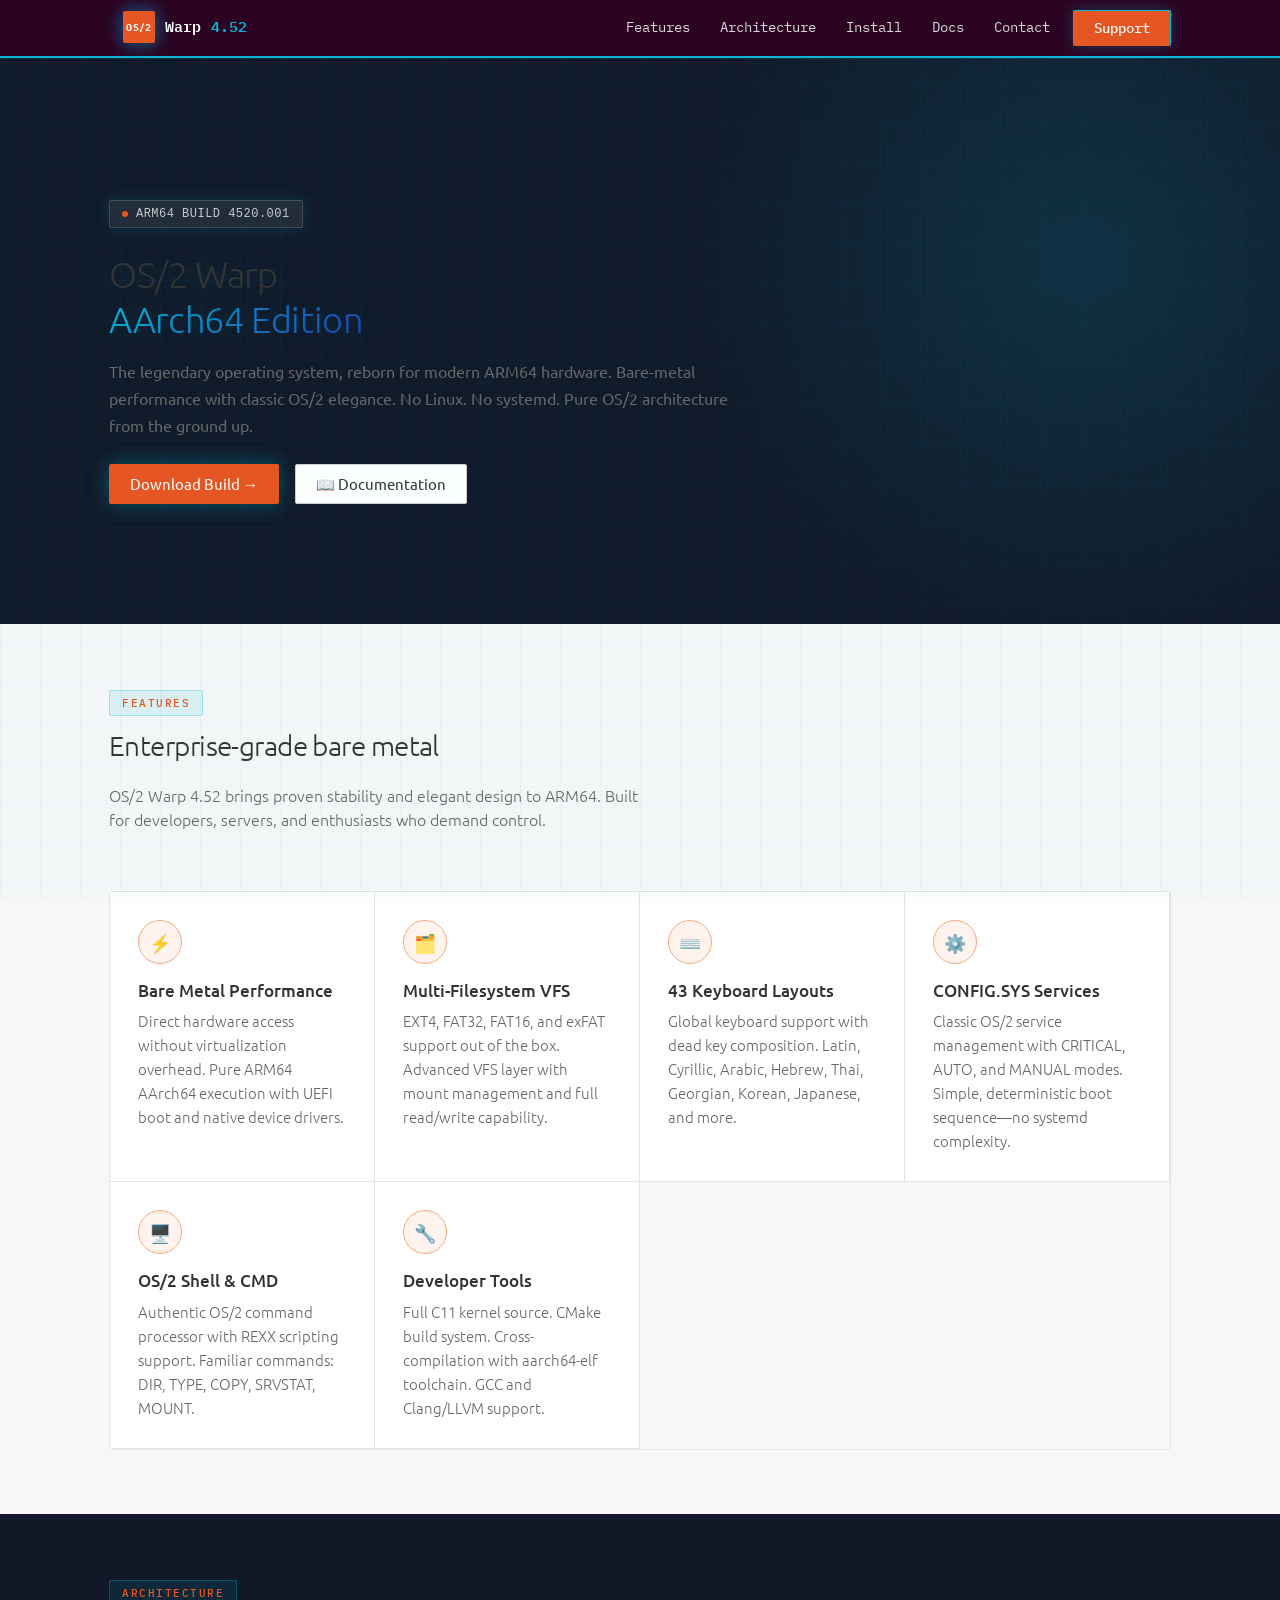
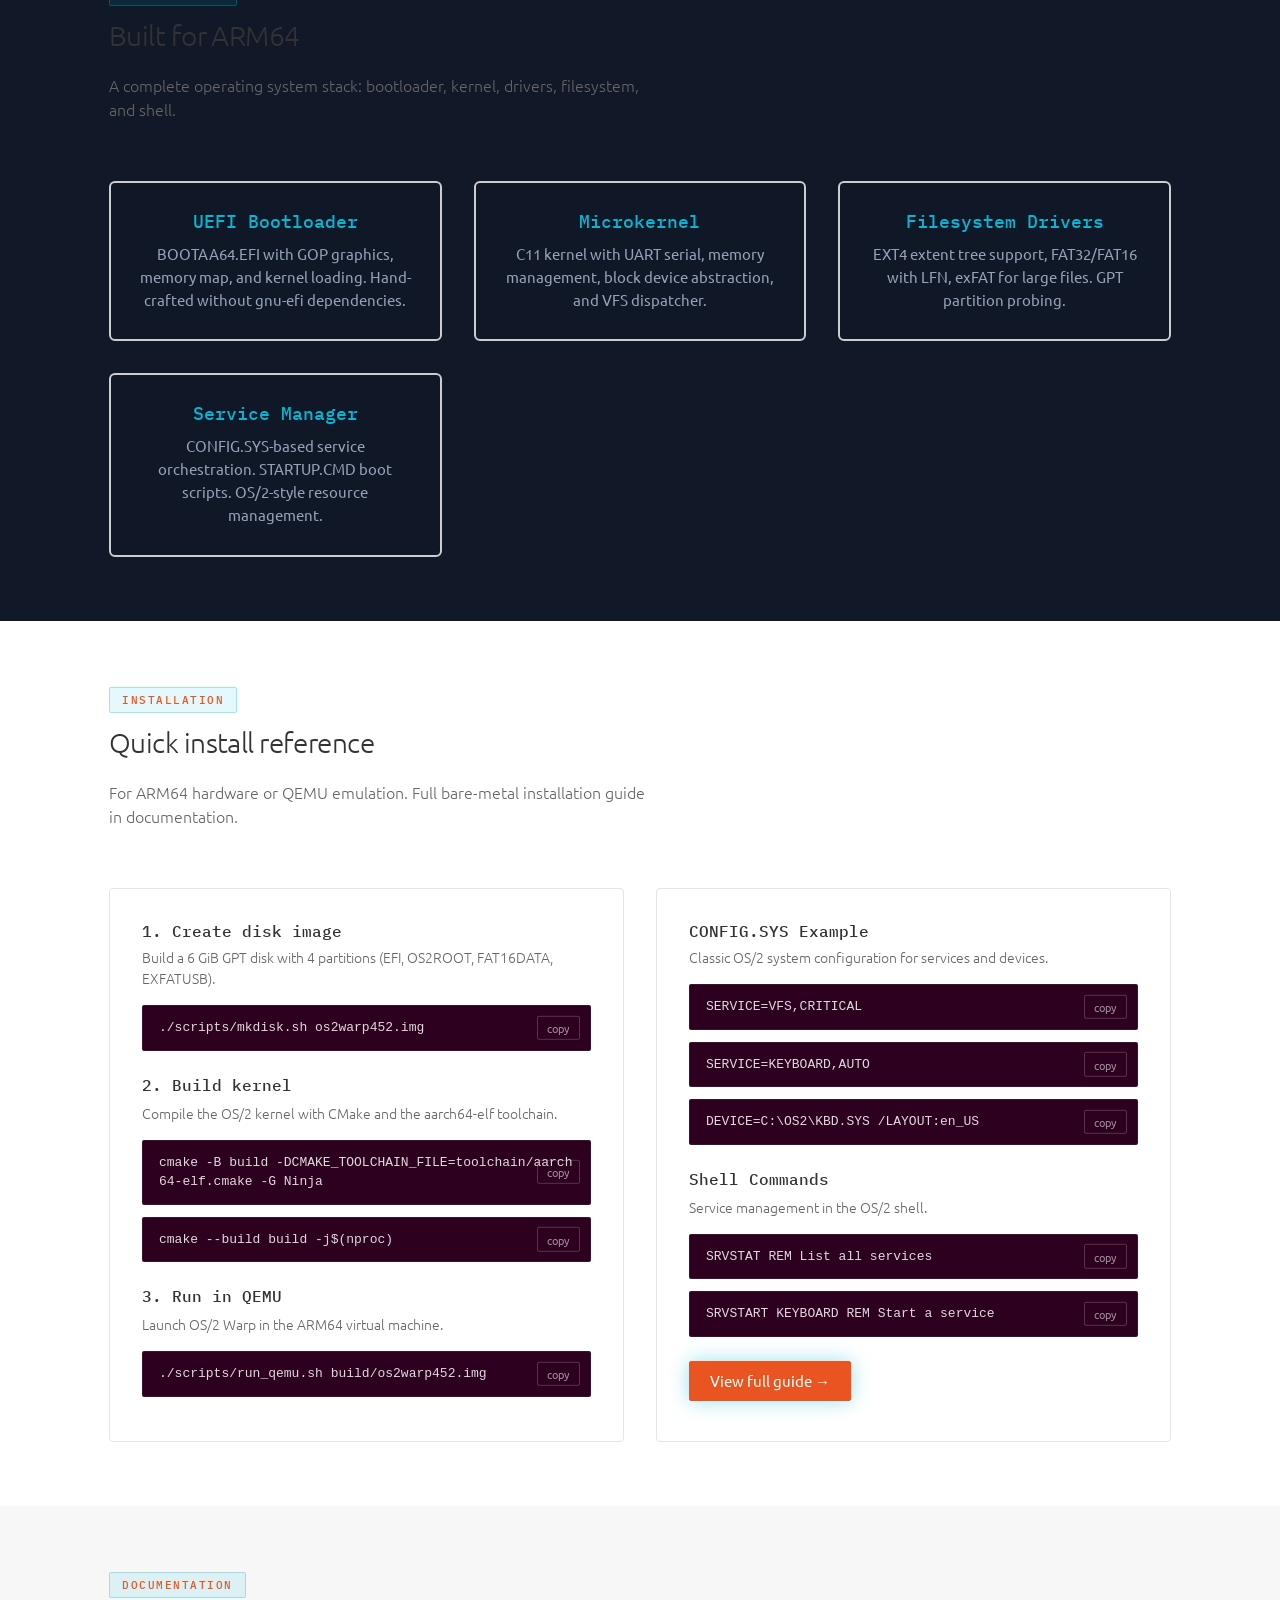
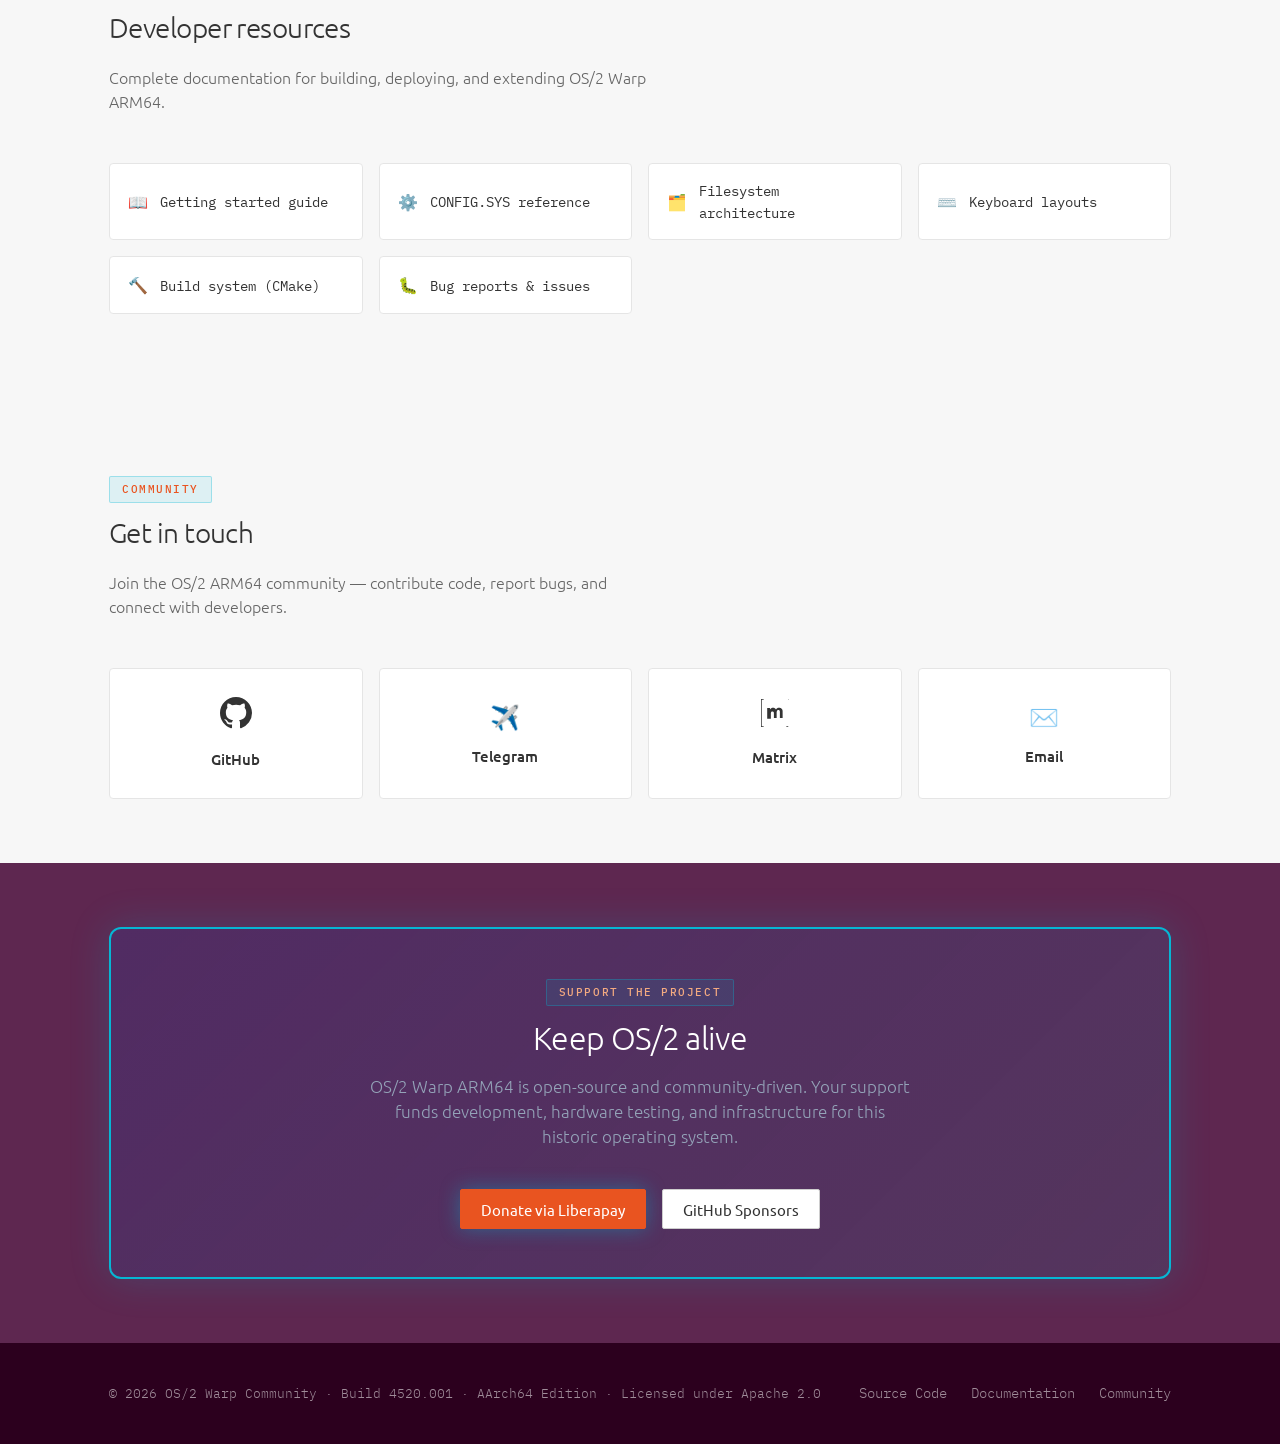
==== index.html @ 2ab894fc "uploading temp site" ====
<!doctype html><html lang="en"><head><meta charset="UTF-8"/><meta name="viewport" content="width=device-width,initial-scale=1"/><title>OS/2 Warp 4.52 — AArch64 Edition</title><link rel="preconnect" href="https://fonts.googleapis.com"><link href="https://fonts.googleapis.com/css2?family=IBM+Plex+Mono:wght@400;600;700&family=IBM+Plex+Sans:wght@400;500;700&display=swap" rel="stylesheet"><style>/* ═══════════════════════════════════════════════════════════
       OS/2 WARP 4.52 — CLASSIC RETRO-FUTURISTIC AESTHETIC
       ═══════════════════════════════════════════════════════════ */
    :root {
      /* Classic OS/2 color palette */
      --os2-blue: #1e40af;
      --os2-cyan: #06b6d4;
      --os2-dark: #0a1628;
      --os2-dark2: #111827;
      --os2-dark3: #1e293b;
      --os2-gray: #334155;
      --os2-light: #e2e8f0;
      --os2-yellow: #fbbf24;
      --os2-green: #10b981;
      --border: rgba(6,182,212,0.2);
      --text: #f1f5f9;
      --muted: #94a3b8;
      --mono: 'IBM Plex Mono', 'Courier New', monospace;
      --sans: 'IBM Plex Sans', sans-serif;
    }

    * { box-sizing: border-box; margin: 0; padding: 0; }
    html { scroll-behavior: smooth; }

    body {
      font-family: var(--sans);
      background: var(--os2-dark);
      color: var(--text);
      line-height: 1.65;
      overflow-x: hidden;
    }

    /* Retro scanline effect */
    body::before {
      content: '';
      position: fixed;
      inset: 0;
      background-image: 
        repeating-linear-gradient(
          0deg,
          rgba(6,182,212,0.03) 0px,
          rgba(6,182,212,0.03) 1px,
          transparent 1px,
          transparent 2px
        );
      pointer-events: none;
      z-index: 9999;
      animation: scanline 8s linear infinite;
    }

    @keyframes scanline {
      0% { transform: translateY(0); }
      100% { transform: translateY(4px); }
    }

    /* Grid pattern */
    body::after {
      content: '';
      position: fixed;
      inset: 0;
      background-image:
        linear-gradient(rgba(6,182,212,0.05) 1px, transparent 1px),
        linear-gradient(90deg, rgba(6,182,212,0.05) 1px, transparent 1px);
      background-size: 40px 40px;
      pointer-events: none;
      z-index: 0;
    }

    .container {
      max-width: 1200px;
      margin: 0 auto;
      padding: 0 32px;
      position: relative;
      z-index: 1;
    }

    /* ══════════════════════════════════════════════════════════
       NAVBAR — OS/2 STYLE
       ══════════════════════════════════════════════════════════ */
    .topbar {
      position: sticky;
      top: 0;
      z-index: 100;
      background: linear-gradient(180deg, rgba(10,22,40,0.95) 0%, rgba(10,22,40,0.9) 100%);
      backdrop-filter: blur(20px);
      border-bottom: 2px solid var(--os2-cyan);
      box-shadow: 0 4px 20px rgba(6,182,212,0.1);
    }

    .nav {
      display: flex;
      align-items: center;
      justify-content: space-between;
      height: 72px;
    }

    .logo {
      display: flex;
      align-items: center;
      gap: 12px;
      text-decoration: none;
      color: var(--text);
    }

    .logo-icon {
      width: 44px;
      height: 44px;
      background: linear-gradient(135deg, var(--os2-blue) 0%, var(--os2-cyan) 100%);
      border-radius: 4px;
      display: grid;
      place-items: center;
      font-family: var(--mono);
      font-weight: 700;
      font-size: 0.75rem;
      color: #fff;
      letter-spacing: 0.1em;
      box-shadow: 0 0 20px rgba(6,182,212,0.4);
      position: relative;
    }

    .logo-icon::before {
      content: '';
      position: absolute;
      inset: -2px;
      background: linear-gradient(135deg, var(--os2-blue), var(--os2-cyan));
      border-radius: 4px;
      z-index: -1;
      opacity: 0.3;
      filter: blur(8px);
    }

    .logo-text {
      font-family: var(--mono);
      font-size: 0.95rem;
      font-weight: 600;
    }

    .logo-text span {
      color: var(--os2-cyan);
    }

    .nav-links {
      display: flex;
      gap: 6px;
      align-items: center;
    }

    .nav-links a {
      padding: 8px 16px;
      border-radius: 4px;
      color: var(--muted);
      text-decoration: none;
      font-size: 0.9rem;
      font-family: var(--mono);
      transition: all 0.2s;
      border: 1px solid transparent;
    }

    .nav-links a:hover {
      color: var(--os2-cyan);
      background: rgba(6,182,212,0.1);
      border-color: rgba(6,182,212,0.3);
    }

    .nav-links .nav-cta {
      background: var(--os2-cyan);
      color: var(--os2-dark);
      font-weight: 600;
      border: 1px solid var(--os2-cyan);
      box-shadow: 0 0 15px rgba(6,182,212,0.3);
    }

    .nav-links .nav-cta:hover {
      background: #0891b2;
      box-shadow: 0 0 25px rgba(6,182,212,0.5);
    }

    /* ══════════════════════════════════════════════════════════
       HERO — RETRO OS/2 WORKSPACE MANAGER AESTHETIC
       ══════════════════════════════════════════════════════════ */
    #home {
      padding: 140px 0 120px;
      position: relative;
      overflow: hidden;
    }

    .hero-glow {
      position: absolute;
      width: 800px;
      height: 800px;
      background: radial-gradient(circle, rgba(6,182,212,0.15) 0%, transparent 70%);
      top: -200px;
      right: -200px;
      pointer-events: none;
      animation: pulse-glow 4s ease-in-out infinite;
    }

    @keyframes pulse-glow {
      0%, 100% { opacity: 1; transform: scale(1); }
      50% { opacity: 0.7; transform: scale(1.1); }
    }

    .hero-tag {
      display: inline-flex;
      align-items: center;
      gap: 10px;
      background: rgba(6,182,212,0.1);
      border: 1px solid rgba(6,182,212,0.4);
      color: var(--os2-cyan);
      font-family: var(--mono);
      font-size: 0.75rem;
      padding: 6px 16px;
      border-radius: 2px;
      margin-bottom: 32px;
      letter-spacing: 0.1em;
      text-transform: uppercase;
      box-shadow: 0 0 15px rgba(6,182,212,0.2);
    }

    .hero-tag::before {
      content: '●';
      color: var(--os2-green);
      animation: blink 2s infinite;
      font-size: 1.2rem;
    }

    @keyframes blink {
      0%, 49% { opacity: 1; }
      50%, 100% { opacity: 0.3; }
    }

    h1 {
      font-size: clamp(2.8rem, 7vw, 5rem);
      font-weight: 700;
      line-height: 1.05;
      margin-bottom: 28px;
      letter-spacing: -0.03em;
      text-shadow: 0 0 30px rgba(6,182,212,0.3);
    }

    h1 span {
      background: linear-gradient(135deg, var(--os2-cyan) 0%, var(--os2-blue) 100%);
      -webkit-background-clip: text;
      -webkit-text-fill-color: transparent;
      background-clip: text;
    }

    .subtitle {
      font-size: 1.2rem;
      color: var(--muted);
      max-width: 600px;
      margin-bottom: 48px;
      font-weight: 400;
      line-height: 1.7;
    }

    .cta-row {
      display: flex;
      gap: 16px;
      flex-wrap: wrap;
    }

    .btn {
      display: inline-flex;
      align-items: center;
      gap: 10px;
      padding: 14px 28px;
      border-radius: 4px;
      font-weight: 600;
      font-size: 0.95rem;
      text-decoration: none;
      font-family: var(--mono);
      transition: all 0.2s;
      border: 2px solid transparent;
      position: relative;
      overflow: hidden;
    }

    .btn::before {
      content: '';
      position: absolute;
      top: 0;
      left: -100%;
      width: 100%;
      height: 100%;
      background: linear-gradient(90deg, transparent, rgba(255,255,255,0.2), transparent);
      transition: left 0.5s;
    }

    .btn:hover::before {
      left: 100%;
    }

    .btn-primary {
      background: var(--os2-cyan);
      color: var(--os2-dark);
      box-shadow: 0 0 20px rgba(6,182,212,0.4);
    }

    .btn-primary:hover {
      background: #0891b2;
      box-shadow: 0 0 30px rgba(6,182,212,0.6);
      transform: translateY(-2px);
    }

    .btn-secondary {
      background: transparent;
      color: var(--os2-cyan);
      border-color: var(--os2-cyan);
    }

    .btn-secondary:hover {
      background: rgba(6,182,212,0.1);
      box-shadow: 0 0 20px rgba(6,182,212,0.3);
    }

    /* ══════════════════════════════════════════════════════════
       SECTIONS
       ══════════════════════════════════════════════════════════ */
    section {
      padding: 100px 0;
      position: relative;
    }

    section:nth-child(even) {
      background: var(--os2-dark2);
    }

    .section-label {
      display: inline-block;
      font-family: var(--mono);
      font-size: 0.7rem;
      color: var(--os2-cyan);
      text-transform: uppercase;
      letter-spacing: 0.15em;
      margin-bottom: 12px;
      padding: 4px 12px;
      background: rgba(6,182,212,0.1);
      border: 1px solid rgba(6,182,212,0.3);
      border-radius: 2px;
    }

    h2 {
      font-size: clamp(2rem, 5vw, 3rem);
      font-weight: 700;
      margin-bottom: 16px;
      letter-spacing: -0.02em;
    }

    .section-sub {
      font-size: 1.1rem;
      color: var(--muted);
      max-width: 700px;
      margin-bottom: 50px;
    }

    .fade-up {
      opacity: 0;
      transform: translateY(30px);
      transition: opacity 0.6s, transform 0.6s;
    }

    .fade-up.visible {
      opacity: 1;
      transform: translateY(0);
    }

    /* ══════════════════════════════════════════════════════════
       FEATURES GRID
       ══════════════════════════════════════════════════════════ */
    .features-grid {
      display: grid;
      grid-template-columns: repeat(auto-fit, minmax(320px, 1fr));
      gap: 24px;
      margin-top: 60px;
    }

    .feature-card {
      background: rgba(30,64,175,0.1);
      border: 1px solid var(--border);
      border-radius: 8px;
      padding: 32px;
      transition: all 0.3s;
      position: relative;
      overflow: hidden;
    }

    .feature-card::before {
      content: '';
      position: absolute;
      top: 0;
      left: 0;
      width: 100%;
      height: 2px;
      background: linear-gradient(90deg, var(--os2-cyan), transparent);
      transform: scaleX(0);
      transform-origin: left;
      transition: transform 0.3s;
    }

    .feature-card:hover::before {
      transform: scaleX(1);
    }

    .feature-card:hover {
      background: rgba(30,64,175,0.15);
      border-color: rgba(6,182,212,0.4);
      transform: translateY(-4px);
      box-shadow: 0 8px 30px rgba(6,182,212,0.2);
    }

    .feature-icon {
      font-size: 2.5rem;
      margin-bottom: 20px;
      display: block;
    }

    .feature-card h3 {
      font-size: 1.3rem;
      margin-bottom: 12px;
      color: var(--os2-cyan);
    }

    .feature-card p {
      color: var(--muted);
      line-height: 1.6;
    }

    /* ══════════════════════════════════════════════════════════
       TECH STACK
       ══════════════════════════════════════════════════════════ */
    .tech-grid {
      display: grid;
      grid-template-columns: repeat(auto-fit, minmax(280px, 1fr));
      gap: 32px;
      margin-top: 60px;
    }

    .tech-card {
      background: rgba(17,24,39,0.8);
      border: 2px solid var(--border);
      border-radius: 6px;
      padding: 28px;
      text-align: center;
    }

    .tech-card h3 {
      font-family: var(--mono);
      font-size: 1.1rem;
      color: var(--os2-cyan);
      margin-bottom: 10px;
    }

    .tech-card p {
      font-size: 0.95rem;
      color: var(--muted);
    }

    /* ══════════════════════════════════════════════════════════
       INSTALLATION — OS/2 CONFIG.SYS STYLE
       ══════════════════════════════════════════════════════════ */
    .install-grid {
      display: grid;
      grid-template-columns: repeat(auto-fit, minmax(450px, 1fr));
      gap: 32px;
      margin-top: 60px;
    }

    .install-block {
      background: var(--os2-dark2);
      border: 1px solid var(--border);
      border-radius: 8px;
      padding: 36px;
      border-left: 4px solid var(--os2-cyan);
    }

    .install-block h3 {
      font-family: var(--mono);
      font-size: 1.1rem;
      color: var(--os2-cyan);
      margin-bottom: 12px;
    }

    .install-block p {
      color: var(--muted);
      margin-bottom: 16px;
      font-size: 0.95rem;
    }

    .code-snippet {
      background: rgba(0,0,0,0.5);
      border: 1px solid rgba(6,182,212,0.3);
      border-radius: 4px;
      padding: 14px 16px;
      font-family: var(--mono);
      font-size: 0.85rem;
      color: var(--os2-green);
      margin: 10px 0;
      position: relative;
      cursor: pointer;
      transition: all 0.2s;
    }

    .code-snippet:hover {
      border-color: var(--os2-cyan);
      background: rgba(0,0,0,0.7);
      box-shadow: 0 0 15px rgba(6,182,212,0.2);
    }

    .code-snippet span {
      display: block;
      user-select: all;
    }

    .copy-btn {
      position: absolute;
      right: 10px;
      top: 50%;
      transform: translateY(-50%);
      background: rgba(6,182,212,0.2);
      border: 1px solid var(--os2-cyan);
      color: var(--os2-cyan);
      padding: 4px 10px;
      font-size: 0.7rem;
      font-family: var(--mono);
      border-radius: 3px;
      cursor: pointer;
      transition: all 0.2s;
    }

    .copy-btn:hover {
      background: var(--os2-cyan);
      color: var(--os2-dark);
    }

    /* ══════════════════════════════════════════════════════════
       DOCS LINKS
       ══════════════════════════════════════════════════════════ */
    .docs-links {
      display: grid;
      grid-template-columns: repeat(auto-fit, minmax(300px, 1fr));
      gap: 20px;
      margin-top: 50px;
    }

    .doc-link {
      display: flex;
      align-items: center;
      gap: 14px;
      background: rgba(30,64,175,0.1);
      border: 1px solid var(--border);
      border-radius: 6px;
      padding: 20px;
      text-decoration: none;
      color: var(--text);
      transition: all 0.2s;
      font-family: var(--mono);
      font-size: 0.9rem;
    }

    .doc-link:hover {
      background: rgba(30,64,175,0.2);
      border-color: var(--os2-cyan);
      transform: translateX(4px);
    }

    .doc-link-icon {
      font-size: 1.5rem;
    }

    /* ══════════════════════════════════════════════════════════
       CONTACT
       ══════════════════════════════════════════════════════════ */
    .contact-grid {
      display: grid;
      grid-template-columns: repeat(auto-fit, minmax(200px, 1fr));
      gap: 20px;
      margin-top: 50px;
    }

    .contact-card {
      display: flex;
      flex-direction: column;
      align-items: center;
      justify-content: center;
      background: rgba(17,24,39,0.8);
      border: 2px solid var(--border);
      border-radius: 8px;
      padding: 32px;
      text-decoration: none;
      color: var(--text);
      transition: all 0.3s;
      gap: 12px;
    }

    .contact-card:hover {
      border-color: var(--os2-cyan);
      background: rgba(30,64,175,0.2);
      transform: translateY(-4px);
      box-shadow: 0 8px 25px rgba(6,182,212,0.2);
    }

    .cc-icon {
      font-size: 2rem;
    }

    /* ══════════════════════════════════════════════════════════
       DONATE
       ══════════════════════════════════════════════════════════ */
    .donate-inner {
      background: linear-gradient(135deg, rgba(30,64,175,0.2) 0%, rgba(6,182,212,0.1) 100%);
      border: 2px solid var(--os2-cyan);
      border-radius: 12px;
      padding: 60px 40px;
      box-shadow: 0 0 40px rgba(6,182,212,0.2);
    }

    /* ══════════════════════════════════════════════════════════
       FOOTER
       ══════════════════════════════════════════════════════════ */
    footer {
      background: var(--os2-dark3);
      border-top: 2px solid var(--os2-cyan);
      padding: 40px 0;
      margin-top: 100px;
    }

    .footer-inner {
      display: flex;
      justify-content: space-between;
      align-items: center;
      flex-wrap: wrap;
      gap: 20px;
    }

    .footer-copy {
      font-family: var(--mono);
      font-size: 0.85rem;
      color: var(--muted);
    }

    .footer-links {
      display: flex;
      gap: 24px;
    }

    .footer-links a {
      color: var(--muted);
      text-decoration: none;
      font-family: var(--mono);
      font-size: 0.85rem;
      transition: color 0.2s;
    }

    .footer-links a:hover {
      color: var(--os2-cyan);
    }

    /* ══════════════════════════════════════════════════════════
       RESPONSIVE
       ══════════════════════════════════════════════════════════ */
    @media (max-width: 768px) {
      .nav-links { display: none; }
      .install-grid,
      .features-grid,
      .tech-grid,
      .docs-links { grid-template-columns: 1fr; }
      h1 { font-size: 2.2rem; }
      section { padding: 60px 0; }
    }</style><script defer="defer" src="/bundle.4627c72006f3831c8dff.js"></script></head><body><div class="topbar"><div class="container"><nav class="nav"><a href="#home" class="logo"><div class="logo-icon">OS/2</div><div class="logo-text">Warp <span>4.52</span></div></a><div class="nav-links"><a href="#features">Features</a> <a href="#tech">Architecture</a> <a href="#install">Install</a> <a href="#docs">Docs</a> <a href="#contact">Contact</a> <a href="#donate" class="nav-cta">Support</a></div></nav></div></div><section id="home"><div class="hero-glow"></div><div class="container"><div class="hero-tag">ARM64 BUILD 4520.001</div><h1>OS/2 Warp<br/><span>AArch64 Edition</span></h1><p class="subtitle">The legendary operating system, reborn for modern ARM64 hardware. Bare-metal performance with classic OS/2 elegance. No Linux. No systemd. Pure OS/2 architecture from the ground up.</p><div class="cta-row"><a href="#install" class="btn btn-primary">Download Build →</a> <a href="#docs" class="btn btn-secondary">📖 Documentation</a></div></div></section><section id="features"><div class="container"><div class="section-label">Features</div><h2>Enterprise-grade bare metal</h2><p class="section-sub">OS/2 Warp 4.52 brings proven stability and elegant design to ARM64. Built for developers, servers, and enthusiasts who demand control.</p><div class="features-grid fade-up"><div class="feature-card"><span class="feature-icon">⚡</span><h3>Bare Metal Performance</h3><p>Direct hardware access without virtualization overhead. Pure ARM64 AArch64 execution with UEFI boot and native device drivers.</p></div><div class="feature-card"><span class="feature-icon">🗂️</span><h3>Multi-Filesystem VFS</h3><p>EXT4, FAT32, FAT16, and exFAT support out of the box. Advanced VFS layer with mount management and full read/write capability.</p></div><div class="feature-card"><span class="feature-icon">⌨️</span><h3>43 Keyboard Layouts</h3><p>Global keyboard support with dead key composition. Latin, Cyrillic, Arabic, Hebrew, Thai, Georgian, Korean, Japanese, and more.</p></div><div class="feature-card"><span class="feature-icon">⚙️</span><h3>CONFIG.SYS Services</h3><p>Classic OS/2 service management with CRITICAL, AUTO, and MANUAL modes. Simple, deterministic boot sequence—no systemd complexity.</p></div><div class="feature-card"><span class="feature-icon">🖥️</span><h3>OS/2 Shell & CMD</h3><p>Authentic OS/2 command processor with REXX scripting support. Familiar commands: DIR, TYPE, COPY, SRVSTAT, MOUNT.</p></div><div class="feature-card"><span class="feature-icon">🔧</span><h3>Developer Tools</h3><p>Full C11 kernel source. CMake build system. Cross-compilation with aarch64-elf toolchain. GCC and Clang/LLVM support.</p></div></div></div></section><section id="tech"><div class="container"><div class="section-label">Architecture</div><h2>Built for ARM64</h2><p class="section-sub">A complete operating system stack: bootloader, kernel, drivers, filesystem, and shell.</p><div class="tech-grid fade-up"><div class="tech-card"><h3>UEFI Bootloader</h3><p>BOOTAA64.EFI with GOP graphics, memory map, and kernel loading. Hand-crafted without gnu-efi dependencies.</p></div><div class="tech-card"><h3>Microkernel</h3><p>C11 kernel with UART serial, memory management, block device abstraction, and VFS dispatcher.</p></div><div class="tech-card"><h3>Filesystem Drivers</h3><p>EXT4 extent tree support, FAT32/FAT16 with LFN, exFAT for large files. GPT partition probing.</p></div><div class="tech-card"><h3>Service Manager</h3><p>CONFIG.SYS-based service orchestration. STARTUP.CMD boot scripts. OS/2-style resource management.</p></div></div></div></section><section id="install"><div class="container"><div class="section-label">Installation</div><h2>Quick install reference</h2><p class="section-sub">For ARM64 hardware or QEMU emulation. Full bare-metal installation guide in documentation.</p><div class="install-grid fade-up"><div class="install-block"><h3>1. Create disk image</h3><p>Build a 6 GiB GPT disk with 4 partitions (EFI, OS2ROOT, FAT16DATA, EXFATUSB).</p><div class="code-snippet" onclick="copyCode(this)"><span>./scripts/mkdisk.sh os2warp452.img</span> <button class="copy-btn">copy</button></div><h3 style="margin-top:24px">2. Build kernel</h3><p style="margin-top:8px;">Compile the OS/2 kernel with CMake and the aarch64-elf toolchain.</p><div class="code-snippet" onclick="copyCode(this)"><span>cmake -B build -DCMAKE_TOOLCHAIN_FILE=toolchain/aarch64-elf.cmake -G Ninja</span> <button class="copy-btn">copy</button></div><div class="code-snippet" onclick="copyCode(this)"><span>cmake --build build -j$(nproc)</span> <button class="copy-btn">copy</button></div><h3 style="margin-top:24px">3. Run in QEMU</h3><p style="margin-top:8px;">Launch OS/2 Warp in the ARM64 virtual machine.</p><div class="code-snippet" onclick="copyCode(this)"><span>./scripts/run_qemu.sh build/os2warp452.img</span> <button class="copy-btn">copy</button></div></div><div class="install-block"><h3>CONFIG.SYS Example</h3><p>Classic OS/2 system configuration for services and devices.</p><div class="code-snippet" onclick="copyCode(this)"><span>SERVICE=VFS,CRITICAL</span> <button class="copy-btn">copy</button></div><div class="code-snippet" onclick="copyCode(this)"><span>SERVICE=KEYBOARD,AUTO</span> <button class="copy-btn">copy</button></div><div class="code-snippet" onclick="copyCode(this)"><span>DEVICE=C:\OS2\KBD.SYS /LAYOUT:en_US</span> <button class="copy-btn">copy</button></div><h3 style="margin-top:24px">Shell Commands</h3><p style="margin-top:8px;">Service management in the OS/2 shell.</p><div class="code-snippet" onclick="copyCode(this)"><span>SRVSTAT REM List all services</span> <button class="copy-btn">copy</button></div><div class="code-snippet" onclick="copyCode(this)"><span>SRVSTART KEYBOARD REM Start a service</span> <button class="copy-btn">copy</button></div><div style="margin-top:24px"><a href="https://github.com/os2warp-arm64" target="_blank" class="btn btn-primary">View full guide →</a></div></div></div></div></section><section id="docs"><div class="container"><div class="section-label">Documentation</div><h2>Developer resources</h2><p class="section-sub">Complete documentation for building, deploying, and extending OS/2 Warp ARM64.</p><div class="docs-links fade-up"><a href="#" class="doc-link"><span class="doc-link-icon">📖</span> Getting started guide </a><a href="#" class="doc-link"><span class="doc-link-icon">⚙️</span> CONFIG.SYS reference </a><a href="#" class="doc-link"><span class="doc-link-icon">🗂️</span> Filesystem architecture </a><a href="#" class="doc-link"><span class="doc-link-icon">⌨️</span> Keyboard layouts </a><a href="#" class="doc-link"><span class="doc-link-icon">🔨</span> Build system (CMake) </a><a href="#" class="doc-link"><span class="doc-link-icon">🐛</span> Bug reports & issues</a></div></div></section><section id="contact"><div class="container"><div class="section-label">Community</div><h2>Get in touch</h2><p class="section-sub">Join the OS/2 ARM64 community — contribute code, report bugs, and connect with developers.</p><div class="contact-grid fade-up"><a href="https://github.com/os2warp-arm64" target="_blank" class="contact-card"><span class="cc-icon"><svg width="32" height="32" viewBox="0 0 24 24" fill="currentColor"><path d="M12 0C5.37 0 0 5.37 0 12c0 5.31 3.435 9.795 8.205 11.385.6.105.825-.255.825-.57 0-.285-.015-1.23-.015-2.235-3.015.555-3.795-.735-4.035-1.41-.135-.345-.72-1.41-1.23-1.695-.42-.225-1.02-.78-.015-.795.945-.015 1.62.87 1.845 1.23 1.08 1.815 2.805 1.305 3.495.99.105-.78.42-1.305.765-1.605-2.67-.3-5.46-1.335-5.46-5.925 0-1.305.465-2.385 1.23-3.225-.12-.3-.54-1.53.12-3.18 0 0 1.005-.315 3.3 1.23.96-.27 1.98-.405 3-.405s2.04.135 3 .405c2.295-1.56 3.3-1.23 3.3-1.23.66 1.65.24 2.88.12 3.18.765.84 1.23 1.905 1.23 3.225 0 4.605-2.805 5.625-5.475 5.925.435.375.81 1.095.81 2.22 0 1.605-.015 2.895-.015 3.3 0 .315.225.69.825.57A12.02 12.02 0 0024 12c0-6.63-5.37-12-12-12z"/></svg> </span><span>GitHub</span> </a><a href="https://t.me/os2warp" target="_blank" class="contact-card"><span class="cc-icon">✈️</span> <span>Telegram</span> </a><a href="https://matrix.to/#/#os2warp:matrix.org" target="_blank" class="contact-card"><span class="cc-icon"><svg width="28" height="28" viewBox="0 0 24 24" fill="currentColor"><path d="M.632.55v22.9H2.28V24H0V0h2.28v.55zm7.043 7.26v1.157h.033c.309-.443.683-.784 1.117-1.024.433-.245.936-.365 1.5-.365.54 0 1.033.107 1.481.317.448.214.785.582 1.02 1.108.254-.374.6-.706 1.034-.992.434-.287.95-.43 1.546-.43.453 0 .872.056 1.26.167.388.11.716.286.993.53.276.245.49.559.646.951.152.395.23.865.23 1.41v5.65h-2.35v-4.78c0-.284-.01-.55-.03-.8a1.75 1.75 0 00-.16-.633.979.979 0 00-.39-.424c-.172-.1-.41-.152-.71-.152-.3 0-.548.063-.743.188a1.29 1.29 0 00-.46.5 2.09 2.09 0 00-.22.697 5.56 5.56 0 00-.057.82v4.583h-2.35V12.8c0-.26-.005-.518-.015-.78a2.03 2.03 0 00-.138-.68 1.01 1.01 0 00-.38-.49c-.18-.126-.437-.188-.77-.188-.11 0-.248.025-.41.076a1.19 1.19 0 00-.428.254 1.47 1.47 0 00-.34.518c-.093.22-.14.503-.14.853v4.617H5.32V7.81zm15.693-7.26V24H21.72v-.55h1.648V0H21.72V-.45h2.28V0z"/></svg> </span><span>Matrix</span> </a><a href="mailto:dev@os2warp.org" class="contact-card"><span class="cc-icon">✉️</span> <span>Email</span></a></div></div></section><section id="donate"><div class="container"><div class="donate-inner fade-up"><div class="section-label" style="text-align:center">Support the project</div><h2 style="text-align:center; margin-bottom:16px">Keep OS/2 alive</h2><p style="text-align:center; color:var(--muted); max-width:540px; margin: 0 auto 40px; font-size:1.05rem;">OS/2 Warp ARM64 is open-source and community-driven. Your support funds development, hardware testing, and infrastructure for this historic operating system.</p><div style="display:flex; gap:16px; justify-content:center; flex-wrap:wrap;"><a href="https://liberapay.com/os2warp" target="_blank" class="btn btn-primary">Donate via Liberapay</a> <a href="https://github.com/sponsors/os2warp" target="_blank" class="btn btn-secondary">GitHub Sponsors</a></div></div></div></section><footer><div class="container"><div class="footer-inner"><div class="footer-copy">© 2026 OS/2 Warp Community · Build 4520.001 · AArch64 Edition · Licensed under Apache 2.0</div><div class="footer-links"><a href="https://github.com/os2warp-arm64" target="_blank">Source Code</a> <a href="/src/os2docs.html">Documentation</a> <a href="#contact">Community</a></div></div></div></footer><script>// ── Scroll fade-in observer ──────────────────────────────
  const observer = new IntersectionObserver((entries) => {
    entries.forEach(e => {
      if (e.isIntersecting) {
        e.target.classList.add('visible');
        observer.unobserve(e.target);
      }
    });
  }, { threshold: 0.1 });

  document.querySelectorAll('.fade-up').forEach(el => observer.observe(el));

  // ── Copy code snippets ───────────────────────────────────
  function copyCode(el) {
    const text = el.querySelector('span').textContent.trim().replace(/\s+REM.*$/, '');
    navigator.clipboard.writeText(text).then(() => {
      const btn = el.querySelector('.copy-btn');
      btn.textContent = 'copied!';
      btn.style.background = 'var(--os2-green)';
      btn.style.color = 'var(--os2-dark)';
      setTimeout(() => {
        btn.textContent = 'copy';
        btn.style.background = '';
        btn.style.color = '';
      }, 1800);
    });
  }</script></body></html>
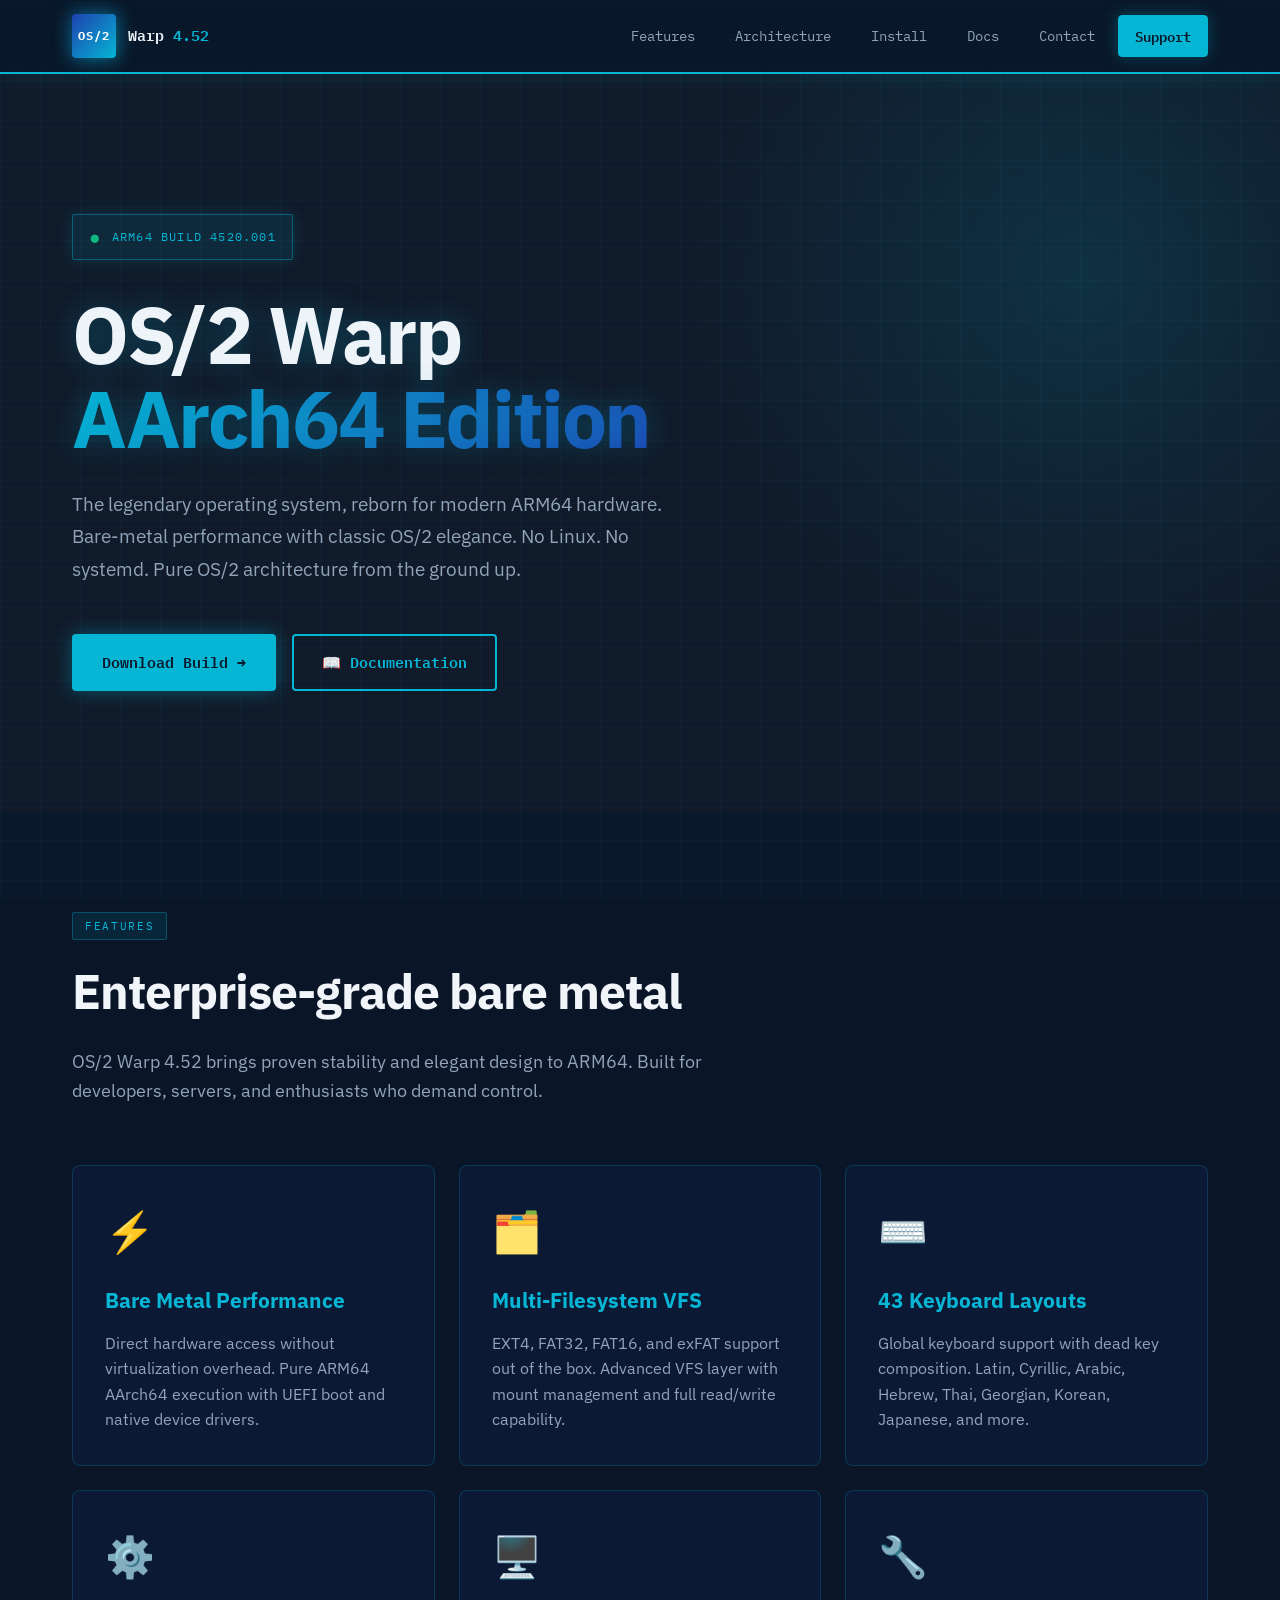
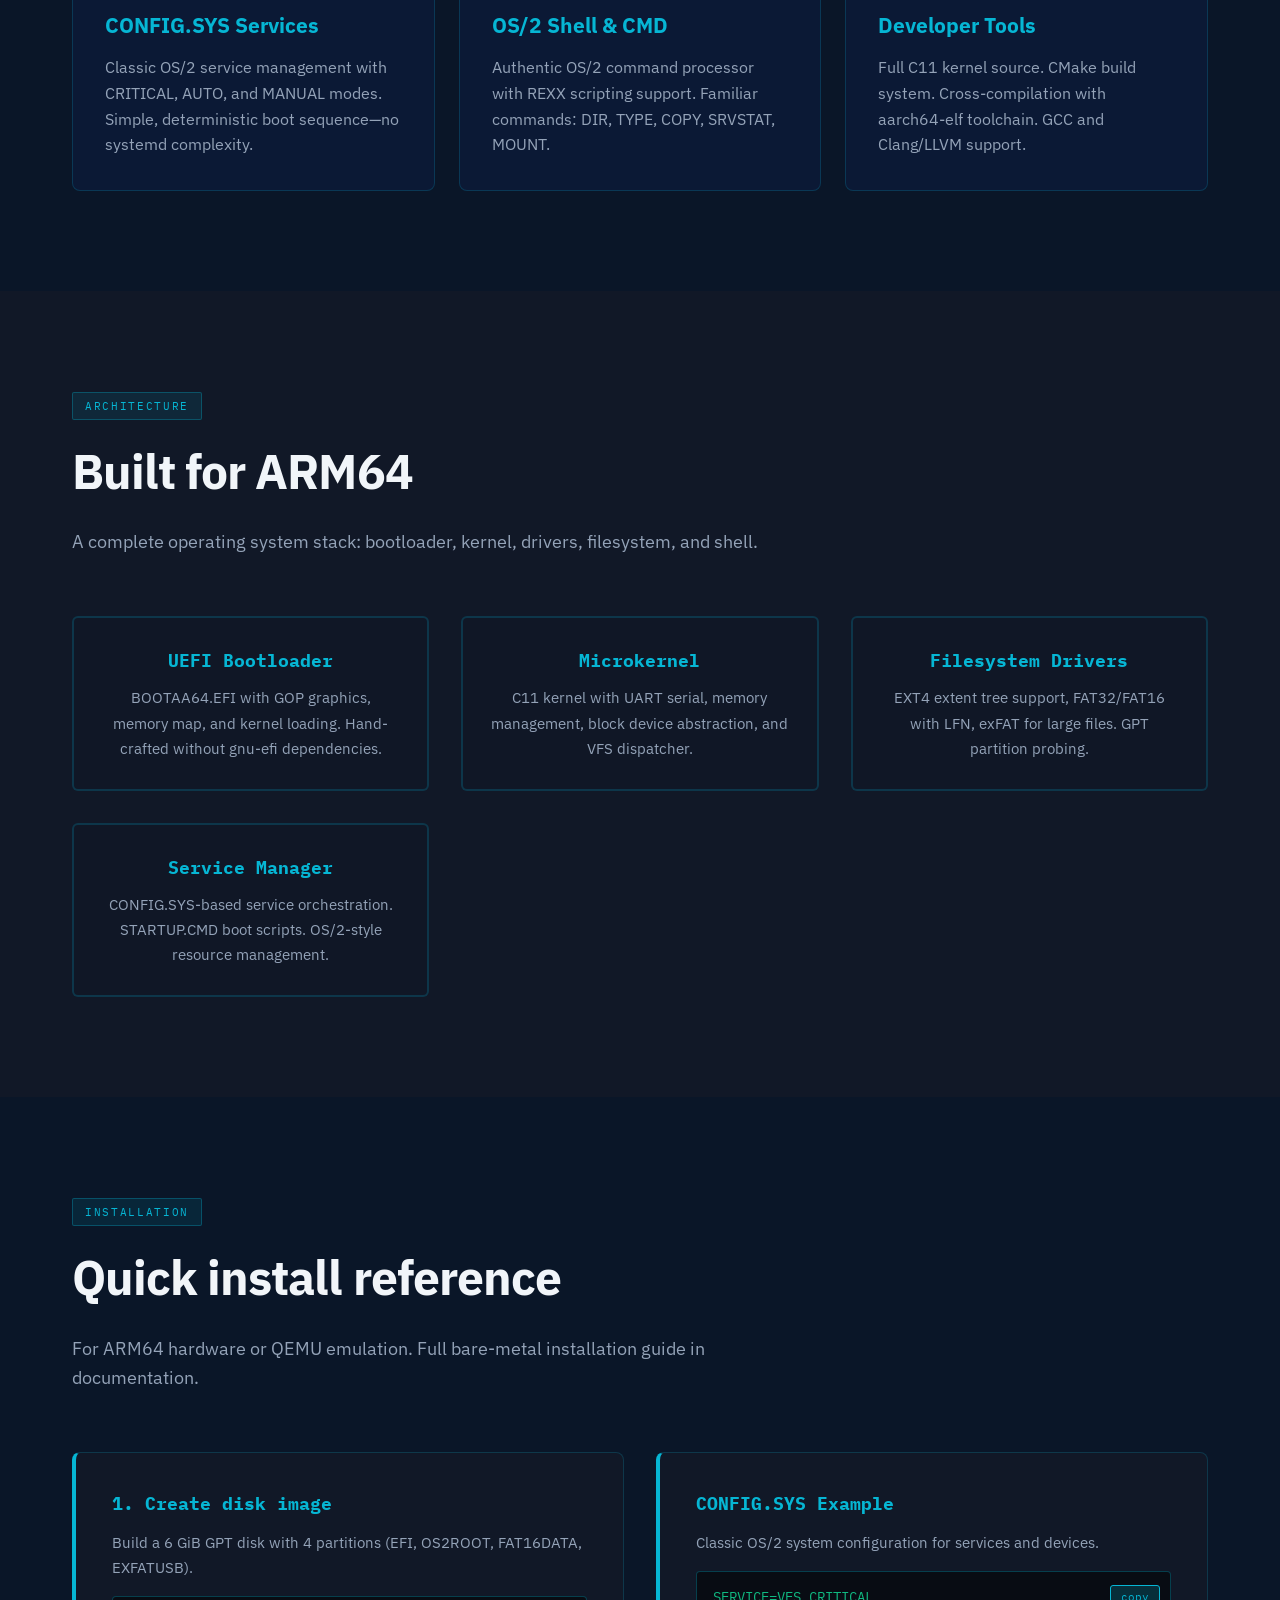
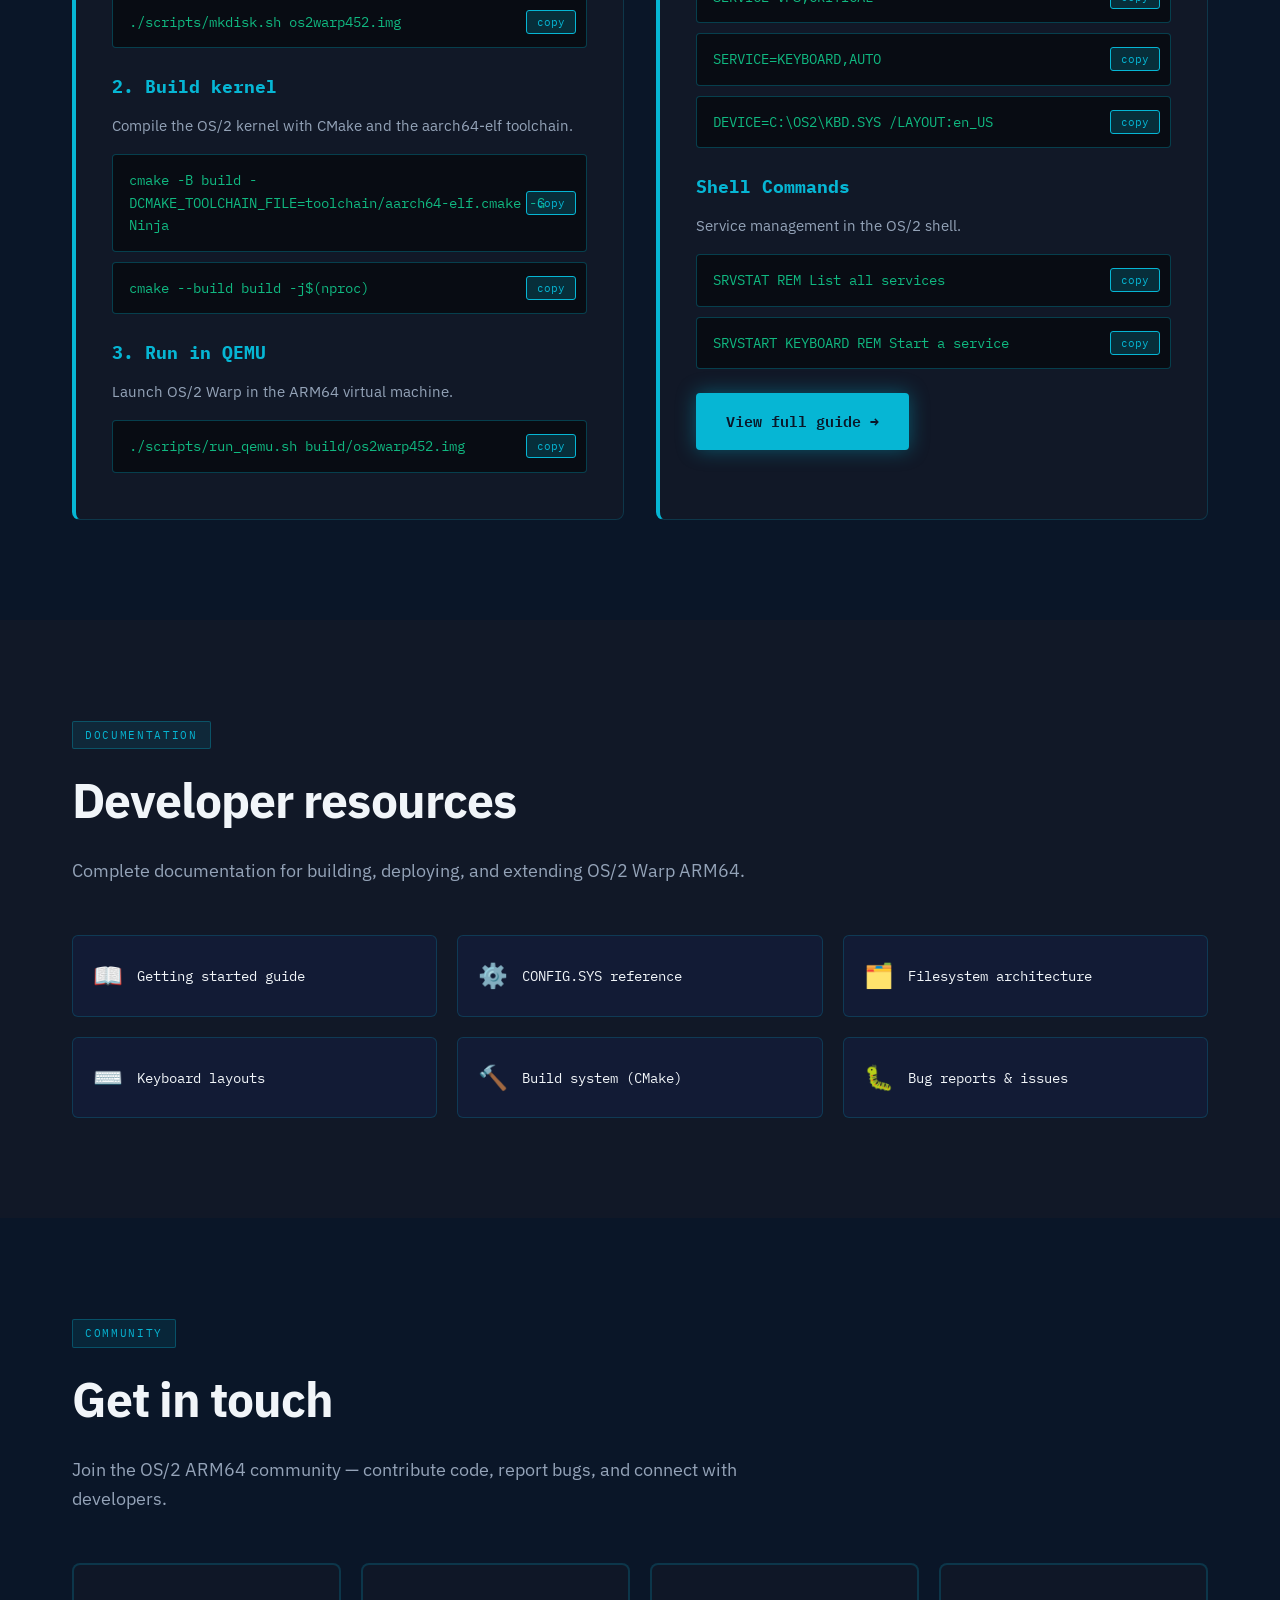
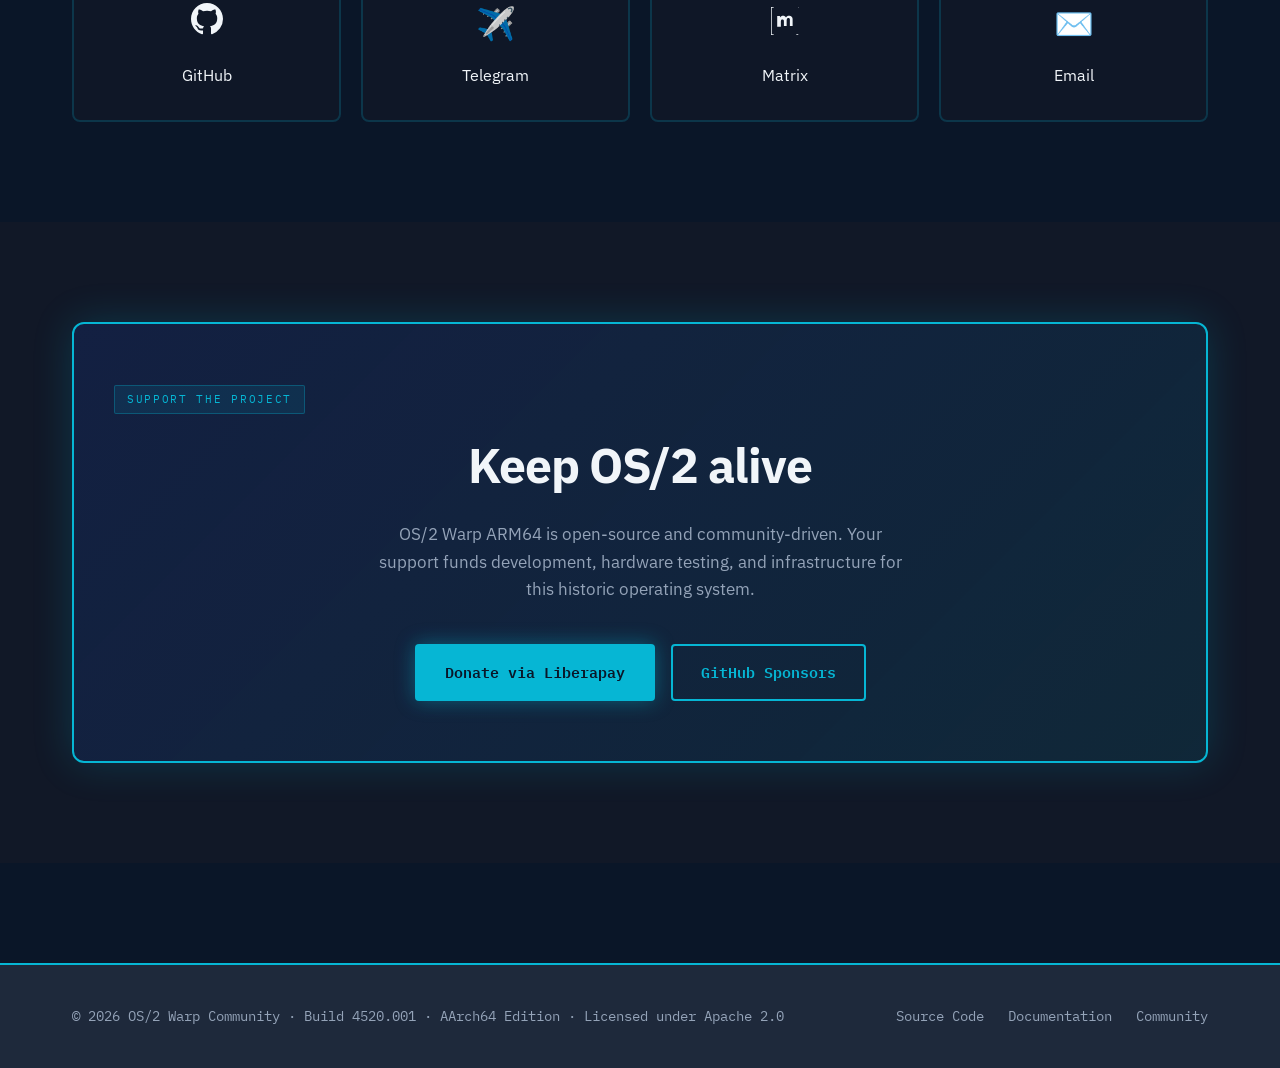
==== commit 2411f958: "updating styles" ====
--- a/index.html
+++ b/index.html
@@ -667,7 +667,7 @@
       .docs-links { grid-template-columns: 1fr; }
       h1 { font-size: 2.2rem; }
       section { padding: 60px 0; }
-    }</style><script defer="defer" src="/bundle.4627c72006f3831c8dff.js"></script></head><body><div class="topbar"><div class="container"><nav class="nav"><a href="#home" class="logo"><div class="logo-icon">OS/2</div><div class="logo-text">Warp <span>4.52</span></div></a><div class="nav-links"><a href="#features">Features</a> <a href="#tech">Architecture</a> <a href="#install">Install</a> <a href="#docs">Docs</a> <a href="#contact">Contact</a> <a href="#donate" class="nav-cta">Support</a></div></nav></div></div><section id="home"><div class="hero-glow"></div><div class="container"><div class="hero-tag">ARM64 BUILD 4520.001</div><h1>OS/2 Warp<br/><span>AArch64 Edition</span></h1><p class="subtitle">The legendary operating system, reborn for modern ARM64 hardware. Bare-metal performance with classic OS/2 elegance. No Linux. No systemd. Pure OS/2 architecture from the ground up.</p><div class="cta-row"><a href="#install" class="btn btn-primary">Download Build →</a> <a href="#docs" class="btn btn-secondary">📖 Documentation</a></div></div></section><section id="features"><div class="container"><div class="section-label">Features</div><h2>Enterprise-grade bare metal</h2><p class="section-sub">OS/2 Warp 4.52 brings proven stability and elegant design to ARM64. Built for developers, servers, and enthusiasts who demand control.</p><div class="features-grid fade-up"><div class="feature-card"><span class="feature-icon">⚡</span><h3>Bare Metal Performance</h3><p>Direct hardware access without virtualization overhead. Pure ARM64 AArch64 execution with UEFI boot and native device drivers.</p></div><div class="feature-card"><span class="feature-icon">🗂️</span><h3>Multi-Filesystem VFS</h3><p>EXT4, FAT32, FAT16, and exFAT support out of the box. Advanced VFS layer with mount management and full read/write capability.</p></div><div class="feature-card"><span class="feature-icon">⌨️</span><h3>43 Keyboard Layouts</h3><p>Global keyboard support with dead key composition. Latin, Cyrillic, Arabic, Hebrew, Thai, Georgian, Korean, Japanese, and more.</p></div><div class="feature-card"><span class="feature-icon">⚙️</span><h3>CONFIG.SYS Services</h3><p>Classic OS/2 service management with CRITICAL, AUTO, and MANUAL modes. Simple, deterministic boot sequence—no systemd complexity.</p></div><div class="feature-card"><span class="feature-icon">🖥️</span><h3>OS/2 Shell & CMD</h3><p>Authentic OS/2 command processor with REXX scripting support. Familiar commands: DIR, TYPE, COPY, SRVSTAT, MOUNT.</p></div><div class="feature-card"><span class="feature-icon">🔧</span><h3>Developer Tools</h3><p>Full C11 kernel source. CMake build system. Cross-compilation with aarch64-elf toolchain. GCC and Clang/LLVM support.</p></div></div></div></section><section id="tech"><div class="container"><div class="section-label">Architecture</div><h2>Built for ARM64</h2><p class="section-sub">A complete operating system stack: bootloader, kernel, drivers, filesystem, and shell.</p><div class="tech-grid fade-up"><div class="tech-card"><h3>UEFI Bootloader</h3><p>BOOTAA64.EFI with GOP graphics, memory map, and kernel loading. Hand-crafted without gnu-efi dependencies.</p></div><div class="tech-card"><h3>Microkernel</h3><p>C11 kernel with UART serial, memory management, block device abstraction, and VFS dispatcher.</p></div><div class="tech-card"><h3>Filesystem Drivers</h3><p>EXT4 extent tree support, FAT32/FAT16 with LFN, exFAT for large files. GPT partition probing.</p></div><div class="tech-card"><h3>Service Manager</h3><p>CONFIG.SYS-based service orchestration. STARTUP.CMD boot scripts. OS/2-style resource management.</p></div></div></div></section><section id="install"><div class="container"><div class="section-label">Installation</div><h2>Quick install reference</h2><p class="section-sub">For ARM64 hardware or QEMU emulation. Full bare-metal installation guide in documentation.</p><div class="install-grid fade-up"><div class="install-block"><h3>1. Create disk image</h3><p>Build a 6 GiB GPT disk with 4 partitions (EFI, OS2ROOT, FAT16DATA, EXFATUSB).</p><div class="code-snippet" onclick="copyCode(this)"><span>./scripts/mkdisk.sh os2warp452.img</span> <button class="copy-btn">copy</button></div><h3 style="margin-top:24px">2. Build kernel</h3><p style="margin-top:8px;">Compile the OS/2 kernel with CMake and the aarch64-elf toolchain.</p><div class="code-snippet" onclick="copyCode(this)"><span>cmake -B build -DCMAKE_TOOLCHAIN_FILE=toolchain/aarch64-elf.cmake -G Ninja</span> <button class="copy-btn">copy</button></div><div class="code-snippet" onclick="copyCode(this)"><span>cmake --build build -j$(nproc)</span> <button class="copy-btn">copy</button></div><h3 style="margin-top:24px">3. Run in QEMU</h3><p style="margin-top:8px;">Launch OS/2 Warp in the ARM64 virtual machine.</p><div class="code-snippet" onclick="copyCode(this)"><span>./scripts/run_qemu.sh build/os2warp452.img</span> <button class="copy-btn">copy</button></div></div><div class="install-block"><h3>CONFIG.SYS Example</h3><p>Classic OS/2 system configuration for services and devices.</p><div class="code-snippet" onclick="copyCode(this)"><span>SERVICE=VFS,CRITICAL</span> <button class="copy-btn">copy</button></div><div class="code-snippet" onclick="copyCode(this)"><span>SERVICE=KEYBOARD,AUTO</span> <button class="copy-btn">copy</button></div><div class="code-snippet" onclick="copyCode(this)"><span>DEVICE=C:\OS2\KBD.SYS /LAYOUT:en_US</span> <button class="copy-btn">copy</button></div><h3 style="margin-top:24px">Shell Commands</h3><p style="margin-top:8px;">Service management in the OS/2 shell.</p><div class="code-snippet" onclick="copyCode(this)"><span>SRVSTAT REM List all services</span> <button class="copy-btn">copy</button></div><div class="code-snippet" onclick="copyCode(this)"><span>SRVSTART KEYBOARD REM Start a service</span> <button class="copy-btn">copy</button></div><div style="margin-top:24px"><a href="https://github.com/os2warp-arm64" target="_blank" class="btn btn-primary">View full guide →</a></div></div></div></div></section><section id="docs"><div class="container"><div class="section-label">Documentation</div><h2>Developer resources</h2><p class="section-sub">Complete documentation for building, deploying, and extending OS/2 Warp ARM64.</p><div class="docs-links fade-up"><a href="#" class="doc-link"><span class="doc-link-icon">📖</span> Getting started guide </a><a href="#" class="doc-link"><span class="doc-link-icon">⚙️</span> CONFIG.SYS reference </a><a href="#" class="doc-link"><span class="doc-link-icon">🗂️</span> Filesystem architecture </a><a href="#" class="doc-link"><span class="doc-link-icon">⌨️</span> Keyboard layouts </a><a href="#" class="doc-link"><span class="doc-link-icon">🔨</span> Build system (CMake) </a><a href="#" class="doc-link"><span class="doc-link-icon">🐛</span> Bug reports & issues</a></div></div></section><section id="contact"><div class="container"><div class="section-label">Community</div><h2>Get in touch</h2><p class="section-sub">Join the OS/2 ARM64 community — contribute code, report bugs, and connect with developers.</p><div class="contact-grid fade-up"><a href="https://github.com/os2warp-arm64" target="_blank" class="contact-card"><span class="cc-icon"><svg width="32" height="32" viewBox="0 0 24 24" fill="currentColor"><path d="M12 0C5.37 0 0 5.37 0 12c0 5.31 3.435 9.795 8.205 11.385.6.105.825-.255.825-.57 0-.285-.015-1.23-.015-2.235-3.015.555-3.795-.735-4.035-1.41-.135-.345-.72-1.41-1.23-1.695-.42-.225-1.02-.78-.015-.795.945-.015 1.62.87 1.845 1.23 1.08 1.815 2.805 1.305 3.495.99.105-.78.42-1.305.765-1.605-2.67-.3-5.46-1.335-5.46-5.925 0-1.305.465-2.385 1.23-3.225-.12-.3-.54-1.53.12-3.18 0 0 1.005-.315 3.3 1.23.96-.27 1.98-.405 3-.405s2.04.135 3 .405c2.295-1.56 3.3-1.23 3.3-1.23.66 1.65.24 2.88.12 3.18.765.84 1.23 1.905 1.23 3.225 0 4.605-2.805 5.625-5.475 5.925.435.375.81 1.095.81 2.22 0 1.605-.015 2.895-.015 3.3 0 .315.225.69.825.57A12.02 12.02 0 0024 12c0-6.63-5.37-12-12-12z"/></svg> </span><span>GitHub</span> </a><a href="https://t.me/os2warp" target="_blank" class="contact-card"><span class="cc-icon">✈️</span> <span>Telegram</span> </a><a href="https://matrix.to/#/#os2warp:matrix.org" target="_blank" class="contact-card"><span class="cc-icon"><svg width="28" height="28" viewBox="0 0 24 24" fill="currentColor"><path d="M.632.55v22.9H2.28V24H0V0h2.28v.55zm7.043 7.26v1.157h.033c.309-.443.683-.784 1.117-1.024.433-.245.936-.365 1.5-.365.54 0 1.033.107 1.481.317.448.214.785.582 1.02 1.108.254-.374.6-.706 1.034-.992.434-.287.95-.43 1.546-.43.453 0 .872.056 1.26.167.388.11.716.286.993.53.276.245.49.559.646.951.152.395.23.865.23 1.41v5.65h-2.35v-4.78c0-.284-.01-.55-.03-.8a1.75 1.75 0 00-.16-.633.979.979 0 00-.39-.424c-.172-.1-.41-.152-.71-.152-.3 0-.548.063-.743.188a1.29 1.29 0 00-.46.5 2.09 2.09 0 00-.22.697 5.56 5.56 0 00-.057.82v4.583h-2.35V12.8c0-.26-.005-.518-.015-.78a2.03 2.03 0 00-.138-.68 1.01 1.01 0 00-.38-.49c-.18-.126-.437-.188-.77-.188-.11 0-.248.025-.41.076a1.19 1.19 0 00-.428.254 1.47 1.47 0 00-.34.518c-.093.22-.14.503-.14.853v4.617H5.32V7.81zm15.693-7.26V24H21.72v-.55h1.648V0H21.72V-.45h2.28V0z"/></svg> </span><span>Matrix</span> </a><a href="mailto:dev@os2warp.org" class="contact-card"><span class="cc-icon">✉️</span> <span>Email</span></a></div></div></section><section id="donate"><div class="container"><div class="donate-inner fade-up"><div class="section-label" style="text-align:center">Support the project</div><h2 style="text-align:center; margin-bottom:16px">Keep OS/2 alive</h2><p style="text-align:center; color:var(--muted); max-width:540px; margin: 0 auto 40px; font-size:1.05rem;">OS/2 Warp ARM64 is open-source and community-driven. Your support funds development, hardware testing, and infrastructure for this historic operating system.</p><div style="display:flex; gap:16px; justify-content:center; flex-wrap:wrap;"><a href="https://liberapay.com/os2warp" target="_blank" class="btn btn-primary">Donate via Liberapay</a> <a href="https://github.com/sponsors/os2warp" target="_blank" class="btn btn-secondary">GitHub Sponsors</a></div></div></div></section><footer><div class="container"><div class="footer-inner"><div class="footer-copy">© 2026 OS/2 Warp Community · Build 4520.001 · AArch64 Edition · Licensed under Apache 2.0</div><div class="footer-links"><a href="https://github.com/os2warp-arm64" target="_blank">Source Code</a> <a href="/src/os2docs.html">Documentation</a> <a href="#contact">Community</a></div></div></div></footer><script>// ── Scroll fade-in observer ──────────────────────────────
+    }</style><script defer="defer" src="/bundle.56615465a247eda7a223.js"></script></head><body><div class="topbar"><div class="container"><nav class="nav"><a href="#home" class="logo"><div class="logo-icon">OS/2</div><div class="logo-text">Warp <span>4.52</span></div></a><div class="nav-links"><a href="#features">Features</a> <a href="#tech">Architecture</a> <a href="#install">Install</a> <a href="#docs">Docs</a> <a href="#contact">Contact</a> <a href="#donate" class="nav-cta">Support</a></div></nav></div></div><section id="home"><div class="hero-glow"></div><div class="container"><div class="hero-tag">ARM64 BUILD 4520.001</div><h1>OS/2 Warp<br/><span>AArch64 Edition</span></h1><p class="subtitle">The legendary operating system, reborn for modern ARM64 hardware. Bare-metal performance with classic OS/2 elegance. No Linux. No systemd. Pure OS/2 architecture from the ground up.</p><div class="cta-row"><a href="#install" class="btn btn-primary">Download Build →</a> <a href="#docs" class="btn btn-secondary">📖 Documentation</a></div></div></section><section id="features"><div class="container"><div class="section-label">Features</div><h2>Enterprise-grade bare metal</h2><p class="section-sub">OS/2 Warp 4.52 brings proven stability and elegant design to ARM64. Built for developers, servers, and enthusiasts who demand control.</p><div class="features-grid fade-up"><div class="feature-card"><span class="feature-icon">⚡</span><h3>Bare Metal Performance</h3><p>Direct hardware access without virtualization overhead. Pure ARM64 AArch64 execution with UEFI boot and native device drivers.</p></div><div class="feature-card"><span class="feature-icon">🗂️</span><h3>Multi-Filesystem VFS</h3><p>EXT4, FAT32, FAT16, and exFAT support out of the box. Advanced VFS layer with mount management and full read/write capability.</p></div><div class="feature-card"><span class="feature-icon">⌨️</span><h3>43 Keyboard Layouts</h3><p>Global keyboard support with dead key composition. Latin, Cyrillic, Arabic, Hebrew, Thai, Georgian, Korean, Japanese, and more.</p></div><div class="feature-card"><span class="feature-icon">⚙️</span><h3>CONFIG.SYS Services</h3><p>Classic OS/2 service management with CRITICAL, AUTO, and MANUAL modes. Simple, deterministic boot sequence—no systemd complexity.</p></div><div class="feature-card"><span class="feature-icon">🖥️</span><h3>OS/2 Shell & CMD</h3><p>Authentic OS/2 command processor with REXX scripting support. Familiar commands: DIR, TYPE, COPY, SRVSTAT, MOUNT.</p></div><div class="feature-card"><span class="feature-icon">🔧</span><h3>Developer Tools</h3><p>Full C11 kernel source. CMake build system. Cross-compilation with aarch64-elf toolchain. GCC and Clang/LLVM support.</p></div></div></div></section><section id="tech"><div class="container"><div class="section-label">Architecture</div><h2>Built for ARM64</h2><p class="section-sub">A complete operating system stack: bootloader, kernel, drivers, filesystem, and shell.</p><div class="tech-grid fade-up"><div class="tech-card"><h3>UEFI Bootloader</h3><p>BOOTAA64.EFI with GOP graphics, memory map, and kernel loading. Hand-crafted without gnu-efi dependencies.</p></div><div class="tech-card"><h3>Microkernel</h3><p>C11 kernel with UART serial, memory management, block device abstraction, and VFS dispatcher.</p></div><div class="tech-card"><h3>Filesystem Drivers</h3><p>EXT4 extent tree support, FAT32/FAT16 with LFN, exFAT for large files. GPT partition probing.</p></div><div class="tech-card"><h3>Service Manager</h3><p>CONFIG.SYS-based service orchestration. STARTUP.CMD boot scripts. OS/2-style resource management.</p></div></div></div></section><section id="install"><div class="container"><div class="section-label">Installation</div><h2>Quick install reference</h2><p class="section-sub">For ARM64 hardware or QEMU emulation. Full bare-metal installation guide in documentation.</p><div class="install-grid fade-up"><div class="install-block"><h3>1. Create disk image</h3><p>Build a 6 GiB GPT disk with 4 partitions (EFI, OS2ROOT, FAT16DATA, EXFATUSB).</p><div class="code-snippet" onclick="copyCode(this)"><span>./scripts/mkdisk.sh os2warp452.img</span> <button class="copy-btn">copy</button></div><h3 style="margin-top:24px">2. Build kernel</h3><p style="margin-top:8px;">Compile the OS/2 kernel with CMake and the aarch64-elf toolchain.</p><div class="code-snippet" onclick="copyCode(this)"><span>cmake -B build -DCMAKE_TOOLCHAIN_FILE=toolchain/aarch64-elf.cmake -G Ninja</span> <button class="copy-btn">copy</button></div><div class="code-snippet" onclick="copyCode(this)"><span>cmake --build build -j$(nproc)</span> <button class="copy-btn">copy</button></div><h3 style="margin-top:24px">3. Run in QEMU</h3><p style="margin-top:8px;">Launch OS/2 Warp in the ARM64 virtual machine.</p><div class="code-snippet" onclick="copyCode(this)"><span>./scripts/run_qemu.sh build/os2warp452.img</span> <button class="copy-btn">copy</button></div></div><div class="install-block"><h3>CONFIG.SYS Example</h3><p>Classic OS/2 system configuration for services and devices.</p><div class="code-snippet" onclick="copyCode(this)"><span>SERVICE=VFS,CRITICAL</span> <button class="copy-btn">copy</button></div><div class="code-snippet" onclick="copyCode(this)"><span>SERVICE=KEYBOARD,AUTO</span> <button class="copy-btn">copy</button></div><div class="code-snippet" onclick="copyCode(this)"><span>DEVICE=C:\OS2\KBD.SYS /LAYOUT:en_US</span> <button class="copy-btn">copy</button></div><h3 style="margin-top:24px">Shell Commands</h3><p style="margin-top:8px;">Service management in the OS/2 shell.</p><div class="code-snippet" onclick="copyCode(this)"><span>SRVSTAT REM List all services</span> <button class="copy-btn">copy</button></div><div class="code-snippet" onclick="copyCode(this)"><span>SRVSTART KEYBOARD REM Start a service</span> <button class="copy-btn">copy</button></div><div style="margin-top:24px"><a href="https://github.com/os2warp-arm64" target="_blank" class="btn btn-primary">View full guide →</a></div></div></div></div></section><section id="docs"><div class="container"><div class="section-label">Documentation</div><h2>Developer resources</h2><p class="section-sub">Complete documentation for building, deploying, and extending OS/2 Warp ARM64.</p><div class="docs-links fade-up"><a href="#" class="doc-link"><span class="doc-link-icon">📖</span> Getting started guide </a><a href="#" class="doc-link"><span class="doc-link-icon">⚙️</span> CONFIG.SYS reference </a><a href="#" class="doc-link"><span class="doc-link-icon">🗂️</span> Filesystem architecture </a><a href="#" class="doc-link"><span class="doc-link-icon">⌨️</span> Keyboard layouts </a><a href="#" class="doc-link"><span class="doc-link-icon">🔨</span> Build system (CMake) </a><a href="#" class="doc-link"><span class="doc-link-icon">🐛</span> Bug reports & issues</a></div></div></section><section id="contact"><div class="container"><div class="section-label">Community</div><h2>Get in touch</h2><p class="section-sub">Join the OS/2 ARM64 community — contribute code, report bugs, and connect with developers.</p><div class="contact-grid fade-up"><a href="https://github.com/os2warp-arm64" target="_blank" class="contact-card"><span class="cc-icon"><svg width="32" height="32" viewBox="0 0 24 24" fill="currentColor"><path d="M12 0C5.37 0 0 5.37 0 12c0 5.31 3.435 9.795 8.205 11.385.6.105.825-.255.825-.57 0-.285-.015-1.23-.015-2.235-3.015.555-3.795-.735-4.035-1.41-.135-.345-.72-1.41-1.23-1.695-.42-.225-1.02-.78-.015-.795.945-.015 1.62.87 1.845 1.23 1.08 1.815 2.805 1.305 3.495.99.105-.78.42-1.305.765-1.605-2.67-.3-5.46-1.335-5.46-5.925 0-1.305.465-2.385 1.23-3.225-.12-.3-.54-1.53.12-3.18 0 0 1.005-.315 3.3 1.23.96-.27 1.98-.405 3-.405s2.04.135 3 .405c2.295-1.56 3.3-1.23 3.3-1.23.66 1.65.24 2.88.12 3.18.765.84 1.23 1.905 1.23 3.225 0 4.605-2.805 5.625-5.475 5.925.435.375.81 1.095.81 2.22 0 1.605-.015 2.895-.015 3.3 0 .315.225.69.825.57A12.02 12.02 0 0024 12c0-6.63-5.37-12-12-12z"/></svg> </span><span>GitHub</span> </a><a href="https://t.me/os2warp" target="_blank" class="contact-card"><span class="cc-icon">✈️</span> <span>Telegram</span> </a><a href="https://matrix.to/#/#os2warp:matrix.org" target="_blank" class="contact-card"><span class="cc-icon"><svg width="28" height="28" viewBox="0 0 24 24" fill="currentColor"><path d="M.632.55v22.9H2.28V24H0V0h2.28v.55zm7.043 7.26v1.157h.033c.309-.443.683-.784 1.117-1.024.433-.245.936-.365 1.5-.365.54 0 1.033.107 1.481.317.448.214.785.582 1.02 1.108.254-.374.6-.706 1.034-.992.434-.287.95-.43 1.546-.43.453 0 .872.056 1.26.167.388.11.716.286.993.53.276.245.49.559.646.951.152.395.23.865.23 1.41v5.65h-2.35v-4.78c0-.284-.01-.55-.03-.8a1.75 1.75 0 00-.16-.633.979.979 0 00-.39-.424c-.172-.1-.41-.152-.71-.152-.3 0-.548.063-.743.188a1.29 1.29 0 00-.46.5 2.09 2.09 0 00-.22.697 5.56 5.56 0 00-.057.82v4.583h-2.35V12.8c0-.26-.005-.518-.015-.78a2.03 2.03 0 00-.138-.68 1.01 1.01 0 00-.38-.49c-.18-.126-.437-.188-.77-.188-.11 0-.248.025-.41.076a1.19 1.19 0 00-.428.254 1.47 1.47 0 00-.34.518c-.093.22-.14.503-.14.853v4.617H5.32V7.81zm15.693-7.26V24H21.72v-.55h1.648V0H21.72V-.45h2.28V0z"/></svg> </span><span>Matrix</span> </a><a href="mailto:dev@os2warp.org" class="contact-card"><span class="cc-icon">✉️</span> <span>Email</span></a></div></div></section><section id="donate"><div class="container"><div class="donate-inner fade-up"><div class="section-label" style="text-align:center">Support the project</div><h2 style="text-align:center; margin-bottom:16px">Keep OS/2 alive</h2><p style="text-align:center; color:var(--muted); max-width:540px; margin: 0 auto 40px; font-size:1.05rem;">OS/2 Warp ARM64 is open-source and community-driven. Your support funds development, hardware testing, and infrastructure for this historic operating system.</p><div style="display:flex; gap:16px; justify-content:center; flex-wrap:wrap;"><a href="https://liberapay.com/os2warp" target="_blank" class="btn btn-primary">Donate via Liberapay</a> <a href="https://github.com/sponsors/os2warp" target="_blank" class="btn btn-secondary">GitHub Sponsors</a></div></div></div></section><footer><div class="container"><div class="footer-inner"><div class="footer-copy">© 2026 OS/2 Warp Community · Build 4520.001 · AArch64 Edition · Licensed under Apache 2.0</div><div class="footer-links"><a href="https://github.com/os2warp-arm64" target="_blank">Source Code</a> <a href="/src/os2docs.html">Documentation</a> <a href="#contact">Community</a></div></div></div></footer><script>// ── Scroll fade-in observer ──────────────────────────────
   const observer = new IntersectionObserver((entries) => {
     entries.forEach(e => {
       if (e.isIntersecting) {
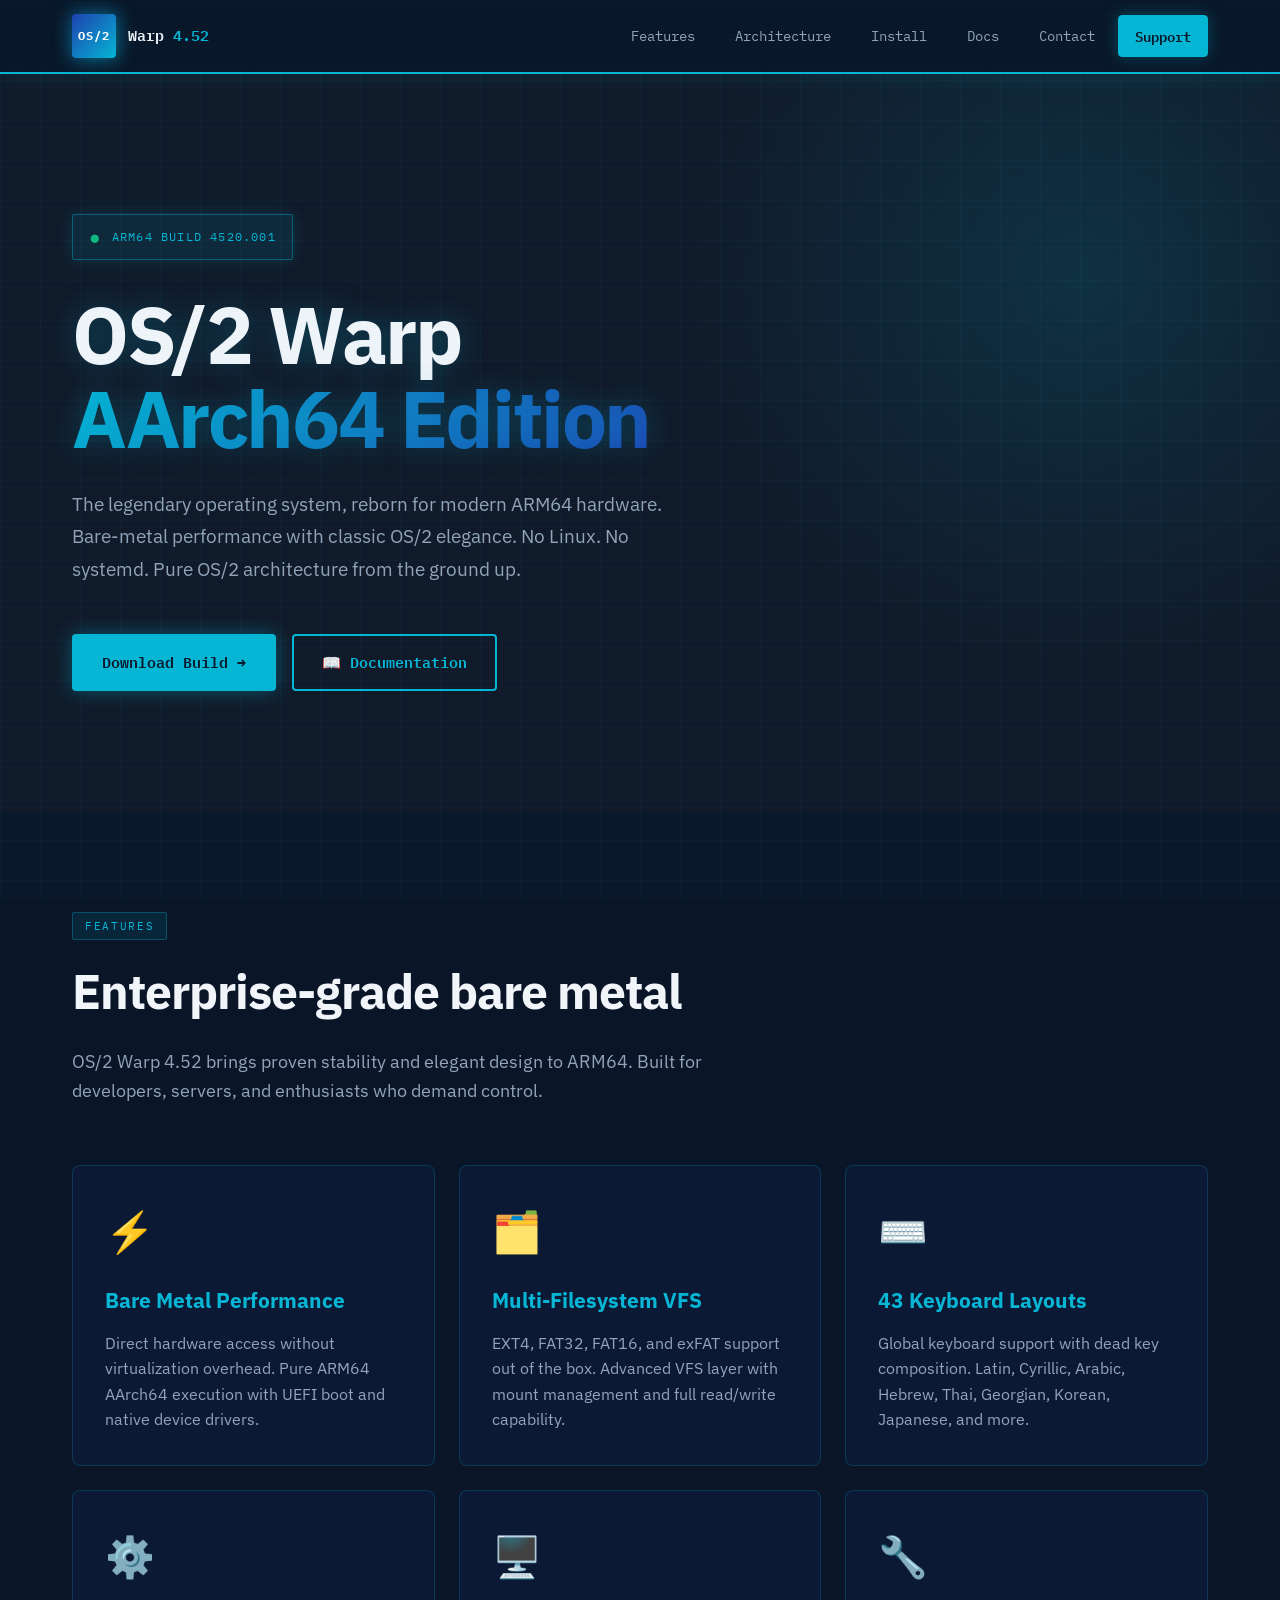
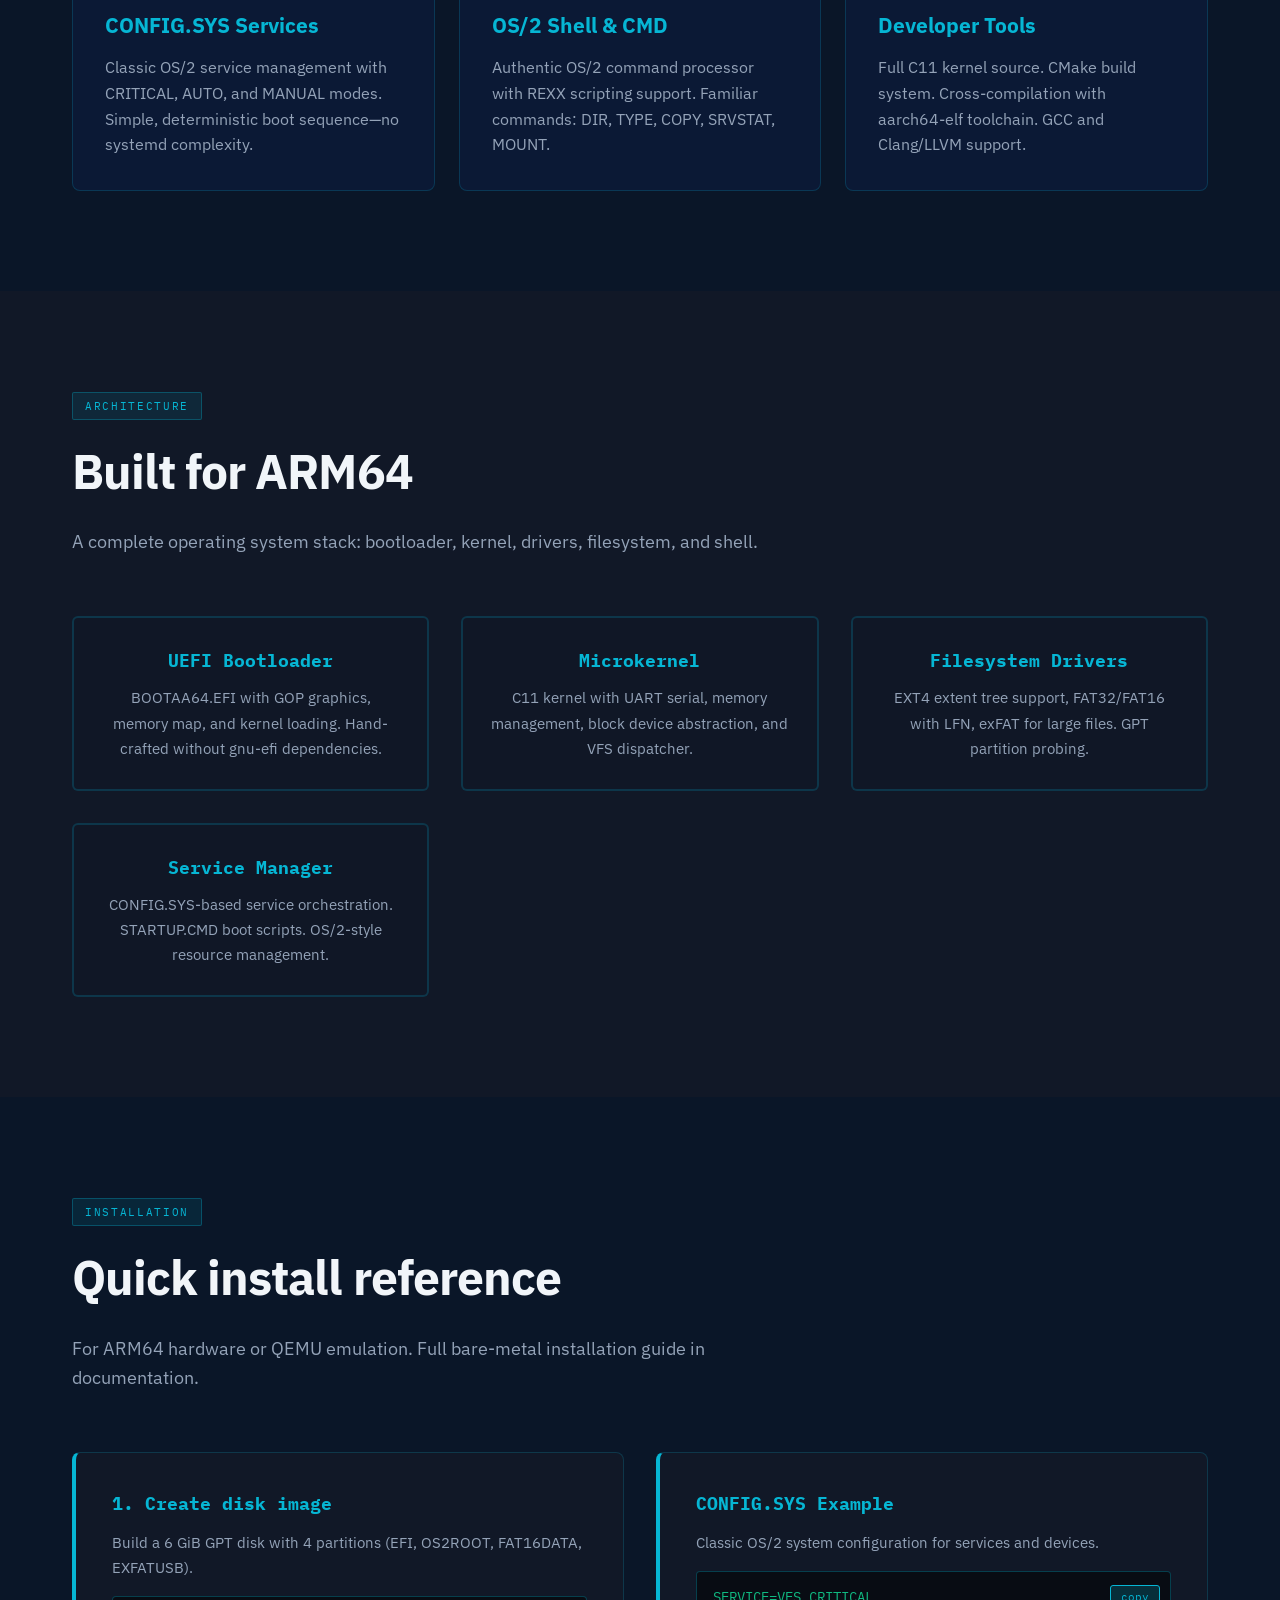
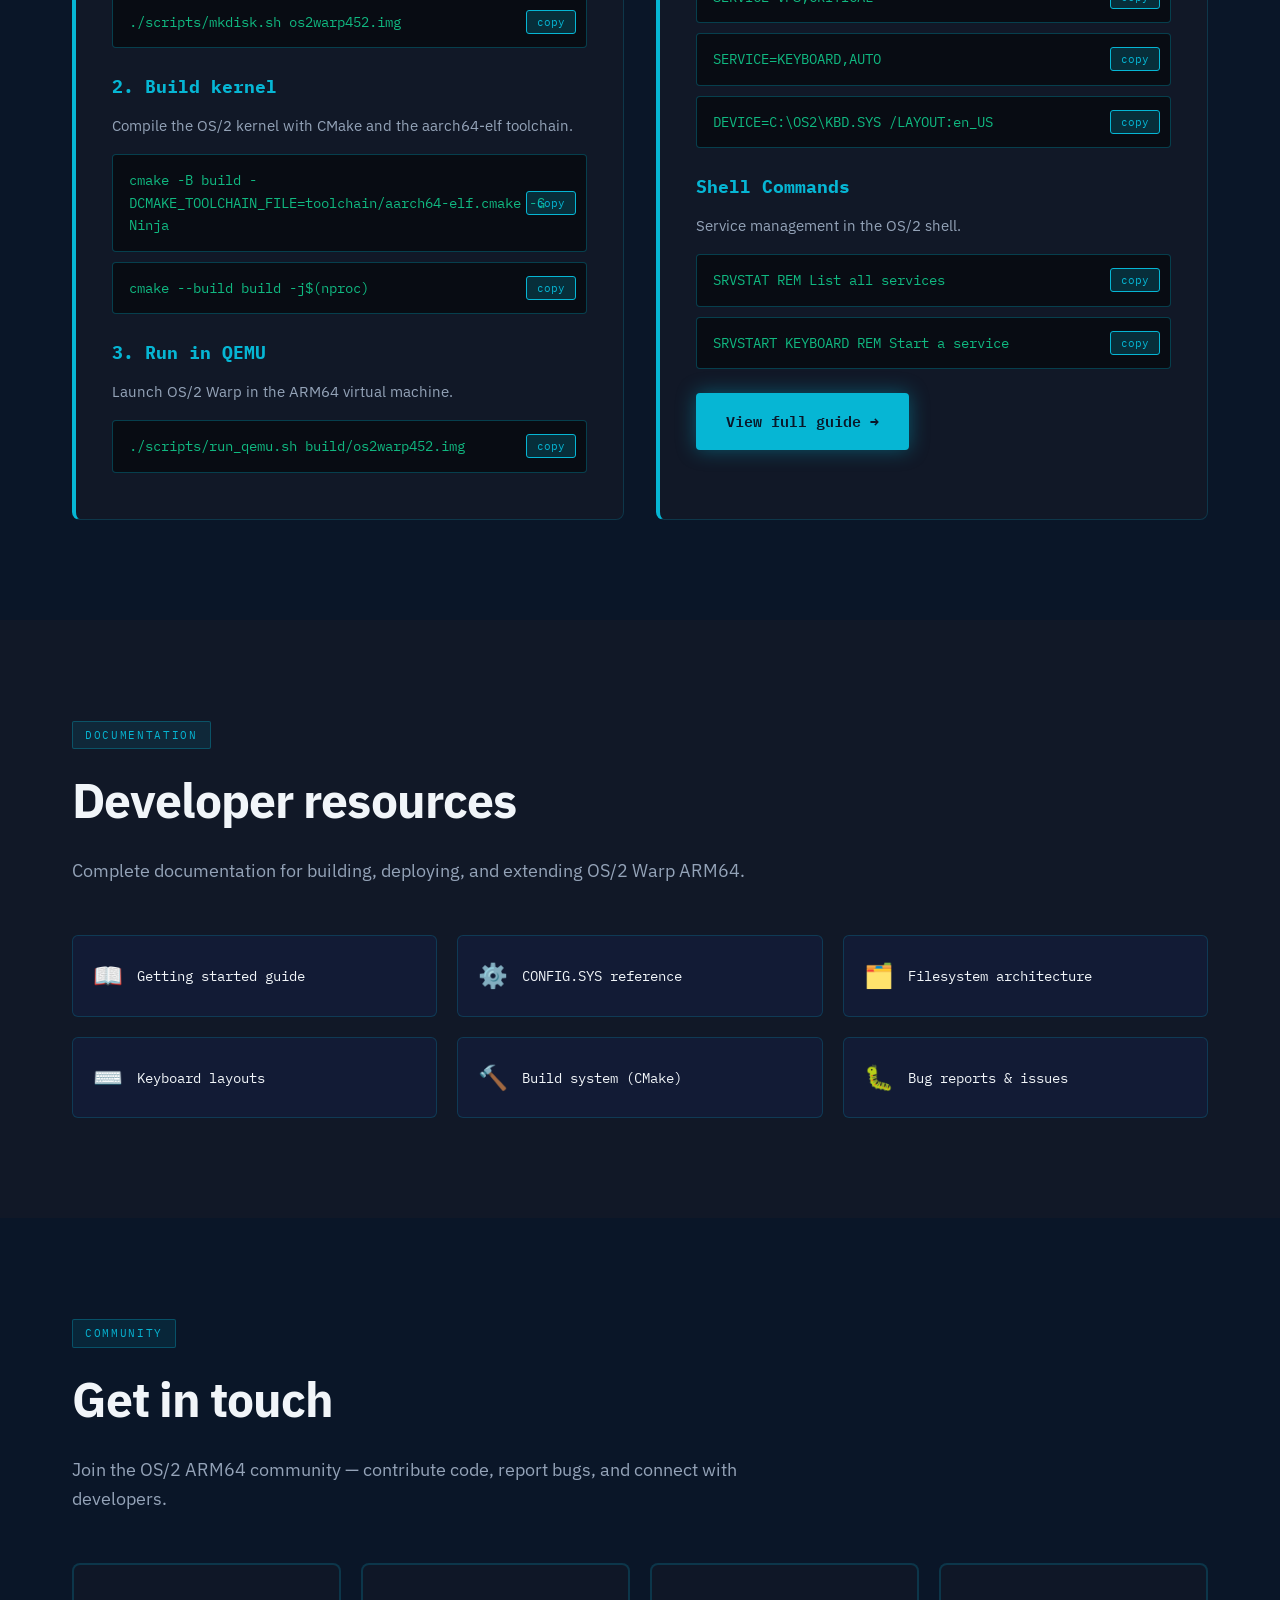
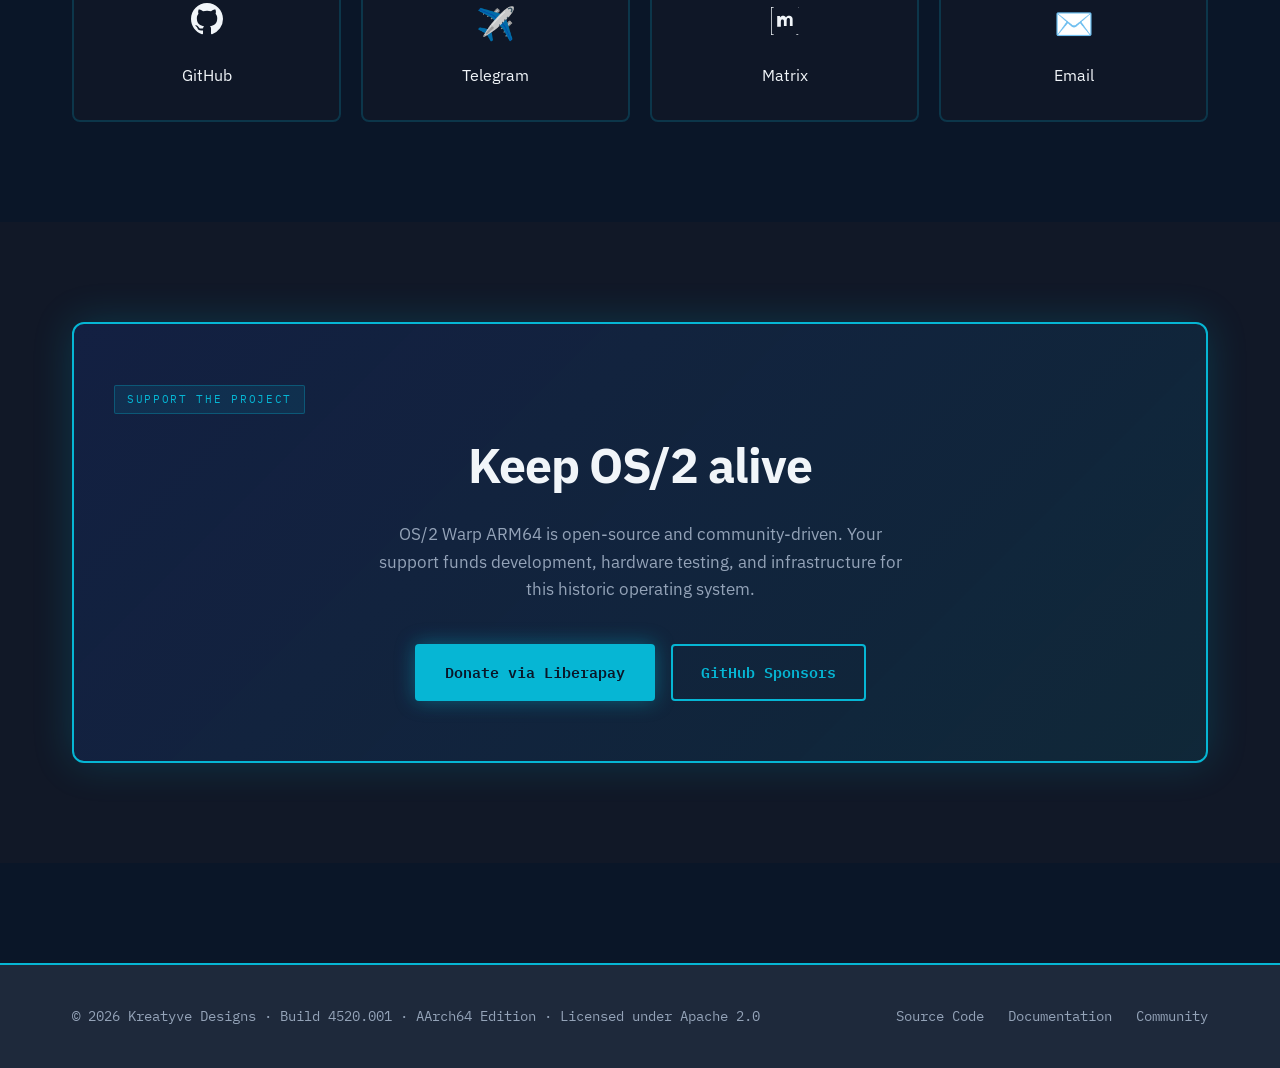
==== commit cc4694bc: "Add files via upload" ====
--- a/index.html
+++ b/index.html
@@ -667,7 +667,7 @@
       .docs-links { grid-template-columns: 1fr; }
       h1 { font-size: 2.2rem; }
       section { padding: 60px 0; }
-    }</style><script defer="defer" src="/bundle.56615465a247eda7a223.js"></script></head><body><div class="topbar"><div class="container"><nav class="nav"><a href="#home" class="logo"><div class="logo-icon">OS/2</div><div class="logo-text">Warp <span>4.52</span></div></a><div class="nav-links"><a href="#features">Features</a> <a href="#tech">Architecture</a> <a href="#install">Install</a> <a href="#docs">Docs</a> <a href="#contact">Contact</a> <a href="#donate" class="nav-cta">Support</a></div></nav></div></div><section id="home"><div class="hero-glow"></div><div class="container"><div class="hero-tag">ARM64 BUILD 4520.001</div><h1>OS/2 Warp<br/><span>AArch64 Edition</span></h1><p class="subtitle">The legendary operating system, reborn for modern ARM64 hardware. Bare-metal performance with classic OS/2 elegance. No Linux. No systemd. Pure OS/2 architecture from the ground up.</p><div class="cta-row"><a href="#install" class="btn btn-primary">Download Build →</a> <a href="#docs" class="btn btn-secondary">📖 Documentation</a></div></div></section><section id="features"><div class="container"><div class="section-label">Features</div><h2>Enterprise-grade bare metal</h2><p class="section-sub">OS/2 Warp 4.52 brings proven stability and elegant design to ARM64. Built for developers, servers, and enthusiasts who demand control.</p><div class="features-grid fade-up"><div class="feature-card"><span class="feature-icon">⚡</span><h3>Bare Metal Performance</h3><p>Direct hardware access without virtualization overhead. Pure ARM64 AArch64 execution with UEFI boot and native device drivers.</p></div><div class="feature-card"><span class="feature-icon">🗂️</span><h3>Multi-Filesystem VFS</h3><p>EXT4, FAT32, FAT16, and exFAT support out of the box. Advanced VFS layer with mount management and full read/write capability.</p></div><div class="feature-card"><span class="feature-icon">⌨️</span><h3>43 Keyboard Layouts</h3><p>Global keyboard support with dead key composition. Latin, Cyrillic, Arabic, Hebrew, Thai, Georgian, Korean, Japanese, and more.</p></div><div class="feature-card"><span class="feature-icon">⚙️</span><h3>CONFIG.SYS Services</h3><p>Classic OS/2 service management with CRITICAL, AUTO, and MANUAL modes. Simple, deterministic boot sequence—no systemd complexity.</p></div><div class="feature-card"><span class="feature-icon">🖥️</span><h3>OS/2 Shell & CMD</h3><p>Authentic OS/2 command processor with REXX scripting support. Familiar commands: DIR, TYPE, COPY, SRVSTAT, MOUNT.</p></div><div class="feature-card"><span class="feature-icon">🔧</span><h3>Developer Tools</h3><p>Full C11 kernel source. CMake build system. Cross-compilation with aarch64-elf toolchain. GCC and Clang/LLVM support.</p></div></div></div></section><section id="tech"><div class="container"><div class="section-label">Architecture</div><h2>Built for ARM64</h2><p class="section-sub">A complete operating system stack: bootloader, kernel, drivers, filesystem, and shell.</p><div class="tech-grid fade-up"><div class="tech-card"><h3>UEFI Bootloader</h3><p>BOOTAA64.EFI with GOP graphics, memory map, and kernel loading. Hand-crafted without gnu-efi dependencies.</p></div><div class="tech-card"><h3>Microkernel</h3><p>C11 kernel with UART serial, memory management, block device abstraction, and VFS dispatcher.</p></div><div class="tech-card"><h3>Filesystem Drivers</h3><p>EXT4 extent tree support, FAT32/FAT16 with LFN, exFAT for large files. GPT partition probing.</p></div><div class="tech-card"><h3>Service Manager</h3><p>CONFIG.SYS-based service orchestration. STARTUP.CMD boot scripts. OS/2-style resource management.</p></div></div></div></section><section id="install"><div class="container"><div class="section-label">Installation</div><h2>Quick install reference</h2><p class="section-sub">For ARM64 hardware or QEMU emulation. Full bare-metal installation guide in documentation.</p><div class="install-grid fade-up"><div class="install-block"><h3>1. Create disk image</h3><p>Build a 6 GiB GPT disk with 4 partitions (EFI, OS2ROOT, FAT16DATA, EXFATUSB).</p><div class="code-snippet" onclick="copyCode(this)"><span>./scripts/mkdisk.sh os2warp452.img</span> <button class="copy-btn">copy</button></div><h3 style="margin-top:24px">2. Build kernel</h3><p style="margin-top:8px;">Compile the OS/2 kernel with CMake and the aarch64-elf toolchain.</p><div class="code-snippet" onclick="copyCode(this)"><span>cmake -B build -DCMAKE_TOOLCHAIN_FILE=toolchain/aarch64-elf.cmake -G Ninja</span> <button class="copy-btn">copy</button></div><div class="code-snippet" onclick="copyCode(this)"><span>cmake --build build -j$(nproc)</span> <button class="copy-btn">copy</button></div><h3 style="margin-top:24px">3. Run in QEMU</h3><p style="margin-top:8px;">Launch OS/2 Warp in the ARM64 virtual machine.</p><div class="code-snippet" onclick="copyCode(this)"><span>./scripts/run_qemu.sh build/os2warp452.img</span> <button class="copy-btn">copy</button></div></div><div class="install-block"><h3>CONFIG.SYS Example</h3><p>Classic OS/2 system configuration for services and devices.</p><div class="code-snippet" onclick="copyCode(this)"><span>SERVICE=VFS,CRITICAL</span> <button class="copy-btn">copy</button></div><div class="code-snippet" onclick="copyCode(this)"><span>SERVICE=KEYBOARD,AUTO</span> <button class="copy-btn">copy</button></div><div class="code-snippet" onclick="copyCode(this)"><span>DEVICE=C:\OS2\KBD.SYS /LAYOUT:en_US</span> <button class="copy-btn">copy</button></div><h3 style="margin-top:24px">Shell Commands</h3><p style="margin-top:8px;">Service management in the OS/2 shell.</p><div class="code-snippet" onclick="copyCode(this)"><span>SRVSTAT REM List all services</span> <button class="copy-btn">copy</button></div><div class="code-snippet" onclick="copyCode(this)"><span>SRVSTART KEYBOARD REM Start a service</span> <button class="copy-btn">copy</button></div><div style="margin-top:24px"><a href="https://github.com/os2warp-arm64" target="_blank" class="btn btn-primary">View full guide →</a></div></div></div></div></section><section id="docs"><div class="container"><div class="section-label">Documentation</div><h2>Developer resources</h2><p class="section-sub">Complete documentation for building, deploying, and extending OS/2 Warp ARM64.</p><div class="docs-links fade-up"><a href="#" class="doc-link"><span class="doc-link-icon">📖</span> Getting started guide </a><a href="#" class="doc-link"><span class="doc-link-icon">⚙️</span> CONFIG.SYS reference </a><a href="#" class="doc-link"><span class="doc-link-icon">🗂️</span> Filesystem architecture </a><a href="#" class="doc-link"><span class="doc-link-icon">⌨️</span> Keyboard layouts </a><a href="#" class="doc-link"><span class="doc-link-icon">🔨</span> Build system (CMake) </a><a href="#" class="doc-link"><span class="doc-link-icon">🐛</span> Bug reports & issues</a></div></div></section><section id="contact"><div class="container"><div class="section-label">Community</div><h2>Get in touch</h2><p class="section-sub">Join the OS/2 ARM64 community — contribute code, report bugs, and connect with developers.</p><div class="contact-grid fade-up"><a href="https://github.com/os2warp-arm64" target="_blank" class="contact-card"><span class="cc-icon"><svg width="32" height="32" viewBox="0 0 24 24" fill="currentColor"><path d="M12 0C5.37 0 0 5.37 0 12c0 5.31 3.435 9.795 8.205 11.385.6.105.825-.255.825-.57 0-.285-.015-1.23-.015-2.235-3.015.555-3.795-.735-4.035-1.41-.135-.345-.72-1.41-1.23-1.695-.42-.225-1.02-.78-.015-.795.945-.015 1.62.87 1.845 1.23 1.08 1.815 2.805 1.305 3.495.99.105-.78.42-1.305.765-1.605-2.67-.3-5.46-1.335-5.46-5.925 0-1.305.465-2.385 1.23-3.225-.12-.3-.54-1.53.12-3.18 0 0 1.005-.315 3.3 1.23.96-.27 1.98-.405 3-.405s2.04.135 3 .405c2.295-1.56 3.3-1.23 3.3-1.23.66 1.65.24 2.88.12 3.18.765.84 1.23 1.905 1.23 3.225 0 4.605-2.805 5.625-5.475 5.925.435.375.81 1.095.81 2.22 0 1.605-.015 2.895-.015 3.3 0 .315.225.69.825.57A12.02 12.02 0 0024 12c0-6.63-5.37-12-12-12z"/></svg> </span><span>GitHub</span> </a><a href="https://t.me/os2warp" target="_blank" class="contact-card"><span class="cc-icon">✈️</span> <span>Telegram</span> </a><a href="https://matrix.to/#/#os2warp:matrix.org" target="_blank" class="contact-card"><span class="cc-icon"><svg width="28" height="28" viewBox="0 0 24 24" fill="currentColor"><path d="M.632.55v22.9H2.28V24H0V0h2.28v.55zm7.043 7.26v1.157h.033c.309-.443.683-.784 1.117-1.024.433-.245.936-.365 1.5-.365.54 0 1.033.107 1.481.317.448.214.785.582 1.02 1.108.254-.374.6-.706 1.034-.992.434-.287.95-.43 1.546-.43.453 0 .872.056 1.26.167.388.11.716.286.993.53.276.245.49.559.646.951.152.395.23.865.23 1.41v5.65h-2.35v-4.78c0-.284-.01-.55-.03-.8a1.75 1.75 0 00-.16-.633.979.979 0 00-.39-.424c-.172-.1-.41-.152-.71-.152-.3 0-.548.063-.743.188a1.29 1.29 0 00-.46.5 2.09 2.09 0 00-.22.697 5.56 5.56 0 00-.057.82v4.583h-2.35V12.8c0-.26-.005-.518-.015-.78a2.03 2.03 0 00-.138-.68 1.01 1.01 0 00-.38-.49c-.18-.126-.437-.188-.77-.188-.11 0-.248.025-.41.076a1.19 1.19 0 00-.428.254 1.47 1.47 0 00-.34.518c-.093.22-.14.503-.14.853v4.617H5.32V7.81zm15.693-7.26V24H21.72v-.55h1.648V0H21.72V-.45h2.28V0z"/></svg> </span><span>Matrix</span> </a><a href="mailto:dev@os2warp.org" class="contact-card"><span class="cc-icon">✉️</span> <span>Email</span></a></div></div></section><section id="donate"><div class="container"><div class="donate-inner fade-up"><div class="section-label" style="text-align:center">Support the project</div><h2 style="text-align:center; margin-bottom:16px">Keep OS/2 alive</h2><p style="text-align:center; color:var(--muted); max-width:540px; margin: 0 auto 40px; font-size:1.05rem;">OS/2 Warp ARM64 is open-source and community-driven. Your support funds development, hardware testing, and infrastructure for this historic operating system.</p><div style="display:flex; gap:16px; justify-content:center; flex-wrap:wrap;"><a href="https://liberapay.com/os2warp" target="_blank" class="btn btn-primary">Donate via Liberapay</a> <a href="https://github.com/sponsors/os2warp" target="_blank" class="btn btn-secondary">GitHub Sponsors</a></div></div></div></section><footer><div class="container"><div class="footer-inner"><div class="footer-copy">© 2026 OS/2 Warp Community · Build 4520.001 · AArch64 Edition · Licensed under Apache 2.0</div><div class="footer-links"><a href="https://github.com/os2warp-arm64" target="_blank">Source Code</a> <a href="/src/os2docs.html">Documentation</a> <a href="#contact">Community</a></div></div></div></footer><script>// ── Scroll fade-in observer ──────────────────────────────
+    }</style><script defer="defer" src="/bundle.56615465a247eda7a223.js"></script></head><body><div class="topbar"><div class="container"><nav class="nav"><a href="#home" class="logo"><div class="logo-icon">OS/2</div><div class="logo-text">Warp <span>4.52</span></div></a><div class="nav-links"><a href="#features">Features</a> <a href="#tech">Architecture</a> <a href="#install">Install</a> <a href="#docs">Docs</a> <a href="#contact">Contact</a> <a href="#donate" class="nav-cta">Support</a></div></nav></div></div><section id="home"><div class="hero-glow"></div><div class="container"><div class="hero-tag">ARM64 BUILD 4520.001</div><h1>OS/2 Warp<br/><span>AArch64 Edition</span></h1><p class="subtitle">The legendary operating system, reborn for modern ARM64 hardware. Bare-metal performance with classic OS/2 elegance. No Linux. No systemd. Pure OS/2 architecture from the ground up.</p><div class="cta-row"><a href="#install" class="btn btn-primary">Download Build →</a> <a href="#docs" class="btn btn-secondary">📖 Documentation</a></div></div></section><section id="features"><div class="container"><div class="section-label">Features</div><h2>Enterprise-grade bare metal</h2><p class="section-sub">OS/2 Warp 4.52 brings proven stability and elegant design to ARM64. Built for developers, servers, and enthusiasts who demand control.</p><div class="features-grid fade-up"><div class="feature-card"><span class="feature-icon">⚡</span><h3>Bare Metal Performance</h3><p>Direct hardware access without virtualization overhead. Pure ARM64 AArch64 execution with UEFI boot and native device drivers.</p></div><div class="feature-card"><span class="feature-icon">🗂️</span><h3>Multi-Filesystem VFS</h3><p>EXT4, FAT32, FAT16, and exFAT support out of the box. Advanced VFS layer with mount management and full read/write capability.</p></div><div class="feature-card"><span class="feature-icon">⌨️</span><h3>43 Keyboard Layouts</h3><p>Global keyboard support with dead key composition. Latin, Cyrillic, Arabic, Hebrew, Thai, Georgian, Korean, Japanese, and more.</p></div><div class="feature-card"><span class="feature-icon">⚙️</span><h3>CONFIG.SYS Services</h3><p>Classic OS/2 service management with CRITICAL, AUTO, and MANUAL modes. Simple, deterministic boot sequence—no systemd complexity.</p></div><div class="feature-card"><span class="feature-icon">🖥️</span><h3>OS/2 Shell & CMD</h3><p>Authentic OS/2 command processor with REXX scripting support. Familiar commands: DIR, TYPE, COPY, SRVSTAT, MOUNT.</p></div><div class="feature-card"><span class="feature-icon">🔧</span><h3>Developer Tools</h3><p>Full C11 kernel source. CMake build system. Cross-compilation with aarch64-elf toolchain. GCC and Clang/LLVM support.</p></div></div></div></section><section id="tech"><div class="container"><div class="section-label">Architecture</div><h2>Built for ARM64</h2><p class="section-sub">A complete operating system stack: bootloader, kernel, drivers, filesystem, and shell.</p><div class="tech-grid fade-up"><div class="tech-card"><h3>UEFI Bootloader</h3><p>BOOTAA64.EFI with GOP graphics, memory map, and kernel loading. Hand-crafted without gnu-efi dependencies.</p></div><div class="tech-card"><h3>Microkernel</h3><p>C11 kernel with UART serial, memory management, block device abstraction, and VFS dispatcher.</p></div><div class="tech-card"><h3>Filesystem Drivers</h3><p>EXT4 extent tree support, FAT32/FAT16 with LFN, exFAT for large files. GPT partition probing.</p></div><div class="tech-card"><h3>Service Manager</h3><p>CONFIG.SYS-based service orchestration. STARTUP.CMD boot scripts. OS/2-style resource management.</p></div></div></div></section><section id="install"><div class="container"><div class="section-label">Installation</div><h2>Quick install reference</h2><p class="section-sub">For ARM64 hardware or QEMU emulation. Full bare-metal installation guide in documentation.</p><div class="install-grid fade-up"><div class="install-block"><h3>1. Create disk image</h3><p>Build a 6 GiB GPT disk with 4 partitions (EFI, OS2ROOT, FAT16DATA, EXFATUSB).</p><div class="code-snippet" onclick="copyCode(this)"><span>./scripts/mkdisk.sh os2warp452.img</span> <button class="copy-btn">copy</button></div><h3 style="margin-top:24px">2. Build kernel</h3><p style="margin-top:8px;">Compile the OS/2 kernel with CMake and the aarch64-elf toolchain.</p><div class="code-snippet" onclick="copyCode(this)"><span>cmake -B build -DCMAKE_TOOLCHAIN_FILE=toolchain/aarch64-elf.cmake -G Ninja</span> <button class="copy-btn">copy</button></div><div class="code-snippet" onclick="copyCode(this)"><span>cmake --build build -j$(nproc)</span> <button class="copy-btn">copy</button></div><h3 style="margin-top:24px">3. Run in QEMU</h3><p style="margin-top:8px;">Launch OS/2 Warp in the ARM64 virtual machine.</p><div class="code-snippet" onclick="copyCode(this)"><span>./scripts/run_qemu.sh build/os2warp452.img</span> <button class="copy-btn">copy</button></div></div><div class="install-block"><h3>CONFIG.SYS Example</h3><p>Classic OS/2 system configuration for services and devices.</p><div class="code-snippet" onclick="copyCode(this)"><span>SERVICE=VFS,CRITICAL</span> <button class="copy-btn">copy</button></div><div class="code-snippet" onclick="copyCode(this)"><span>SERVICE=KEYBOARD,AUTO</span> <button class="copy-btn">copy</button></div><div class="code-snippet" onclick="copyCode(this)"><span>DEVICE=C:\OS2\KBD.SYS /LAYOUT:en_US</span> <button class="copy-btn">copy</button></div><h3 style="margin-top:24px">Shell Commands</h3><p style="margin-top:8px;">Service management in the OS/2 shell.</p><div class="code-snippet" onclick="copyCode(this)"><span>SRVSTAT REM List all services</span> <button class="copy-btn">copy</button></div><div class="code-snippet" onclick="copyCode(this)"><span>SRVSTART KEYBOARD REM Start a service</span> <button class="copy-btn">copy</button></div><div style="margin-top:24px"><a href="https://github.com/os2warp-arm64" target="_blank" class="btn btn-primary">View full guide →</a></div></div></div></div></section><section id="docs"><div class="container"><div class="section-label">Documentation</div><h2>Developer resources</h2><p class="section-sub">Complete documentation for building, deploying, and extending OS/2 Warp ARM64.</p><div class="docs-links fade-up"><a href="#" class="doc-link"><span class="doc-link-icon">📖</span> Getting started guide </a><a href="#" class="doc-link"><span class="doc-link-icon">⚙️</span> CONFIG.SYS reference </a><a href="#" class="doc-link"><span class="doc-link-icon">🗂️</span> Filesystem architecture </a><a href="#" class="doc-link"><span class="doc-link-icon">⌨️</span> Keyboard layouts </a><a href="#" class="doc-link"><span class="doc-link-icon">🔨</span> Build system (CMake) </a><a href="#" class="doc-link"><span class="doc-link-icon">🐛</span> Bug reports & issues</a></div></div></section><section id="contact"><div class="container"><div class="section-label">Community</div><h2>Get in touch</h2><p class="section-sub">Join the OS/2 ARM64 community — contribute code, report bugs, and connect with developers.</p><div class="contact-grid fade-up"><a href="https://github.com/ringsce" target="_blank" class="contact-card"><span class="cc-icon"><svg width="32" height="32" viewBox="0 0 24 24" fill="currentColor"><path d="M12 0C5.37 0 0 5.37 0 12c0 5.31 3.435 9.795 8.205 11.385.6.105.825-.255.825-.57 0-.285-.015-1.23-.015-2.235-3.015.555-3.795-.735-4.035-1.41-.135-.345-.72-1.41-1.23-1.695-.42-.225-1.02-.78-.015-.795.945-.015 1.62.87 1.845 1.23 1.08 1.815 2.805 1.305 3.495.99.105-.78.42-1.305.765-1.605-2.67-.3-5.46-1.335-5.46-5.925 0-1.305.465-2.385 1.23-3.225-.12-.3-.54-1.53.12-3.18 0 0 1.005-.315 3.3 1.23.96-.27 1.98-.405 3-.405s2.04.135 3 .405c2.295-1.56 3.3-1.23 3.3-1.23.66 1.65.24 2.88.12 3.18.765.84 1.23 1.905 1.23 3.225 0 4.605-2.805 5.625-5.475 5.925.435.375.81 1.095.81 2.22 0 1.605-.015 2.895-.015 3.3 0 .315.225.69.825.57A12.02 12.02 0 0024 12c0-6.63-5.37-12-12-12z"/></svg> </span><span>GitHub</span> </a><a href="https://t.me/os2warp" target="_blank" class="contact-card"><span class="cc-icon">✈️</span> <span>Telegram</span> </a><a href="https://matrix.to/#/#plvicente-ringsce_community:gitter.im" target="_blank" class="contact-card"><span class="cc-icon"><svg width="28" height="28" viewBox="0 0 24 24" fill="currentColor"><path d="M.632.55v22.9H2.28V24H0V0h2.28v.55zm7.043 7.26v1.157h.033c.309-.443.683-.784 1.117-1.024.433-.245.936-.365 1.5-.365.54 0 1.033.107 1.481.317.448.214.785.582 1.02 1.108.254-.374.6-.706 1.034-.992.434-.287.95-.43 1.546-.43.453 0 .872.056 1.26.167.388.11.716.286.993.53.276.245.49.559.646.951.152.395.23.865.23 1.41v5.65h-2.35v-4.78c0-.284-.01-.55-.03-.8a1.75 1.75 0 00-.16-.633.979.979 0 00-.39-.424c-.172-.1-.41-.152-.71-.152-.3 0-.548.063-.743.188a1.29 1.29 0 00-.46.5 2.09 2.09 0 00-.22.697 5.56 5.56 0 00-.057.82v4.583h-2.35V12.8c0-.26-.005-.518-.015-.78a2.03 2.03 0 00-.138-.68 1.01 1.01 0 00-.38-.49c-.18-.126-.437-.188-.77-.188-.11 0-.248.025-.41.076a1.19 1.19 0 00-.428.254 1.47 1.47 0 00-.34.518c-.093.22-.14.503-.14.853v4.617H5.32V7.81zm15.693-7.26V24H21.72v-.55h1.648V0H21.72V-.45h2.28V0z"/></svg> </span><span>Matrix</span> </a><a href="mailto:pdvicente@gleentech.com" class="contact-card"><span class="cc-icon">✉️</span> <span>Email</span></a></div></div></section><section id="donate"><div class="container"><div class="donate-inner fade-up"><div class="section-label" style="text-align:center">Support the project</div><h2 style="text-align:center; margin-bottom:16px">Keep OS/2 alive</h2><p style="text-align:center; color:var(--muted); max-width:540px; margin: 0 auto 40px; font-size:1.05rem;">OS/2 Warp ARM64 is open-source and community-driven. Your support funds development, hardware testing, and infrastructure for this historic operating system.</p><div style="display:flex; gap:16px; justify-content:center; flex-wrap:wrap;"><a href="https://liberapay.com/pdvicente" target="_blank" class="btn btn-primary">Donate via Liberapay</a> <a href="https://github.com/sponsors/ringsce" target="_blank" class="btn btn-secondary">GitHub Sponsors</a></div></div></div></section><footer><div class="container"><div class="footer-inner"><div class="footer-copy">© 2026 Kreatyve Designs · Build 4520.001 · AArch64 Edition · Licensed under Apache 2.0</div><div class="footer-links"><a href="https://github.com/ringsce" target="_blank">Source Code</a> <a href="/src/os2docs.html">Documentation</a> <a href="#contact">Community</a></div></div></div></footer><script>// ── Scroll fade-in observer ──────────────────────────────
   const observer = new IntersectionObserver((entries) => {
     entries.forEach(e => {
       if (e.isIntersecting) {
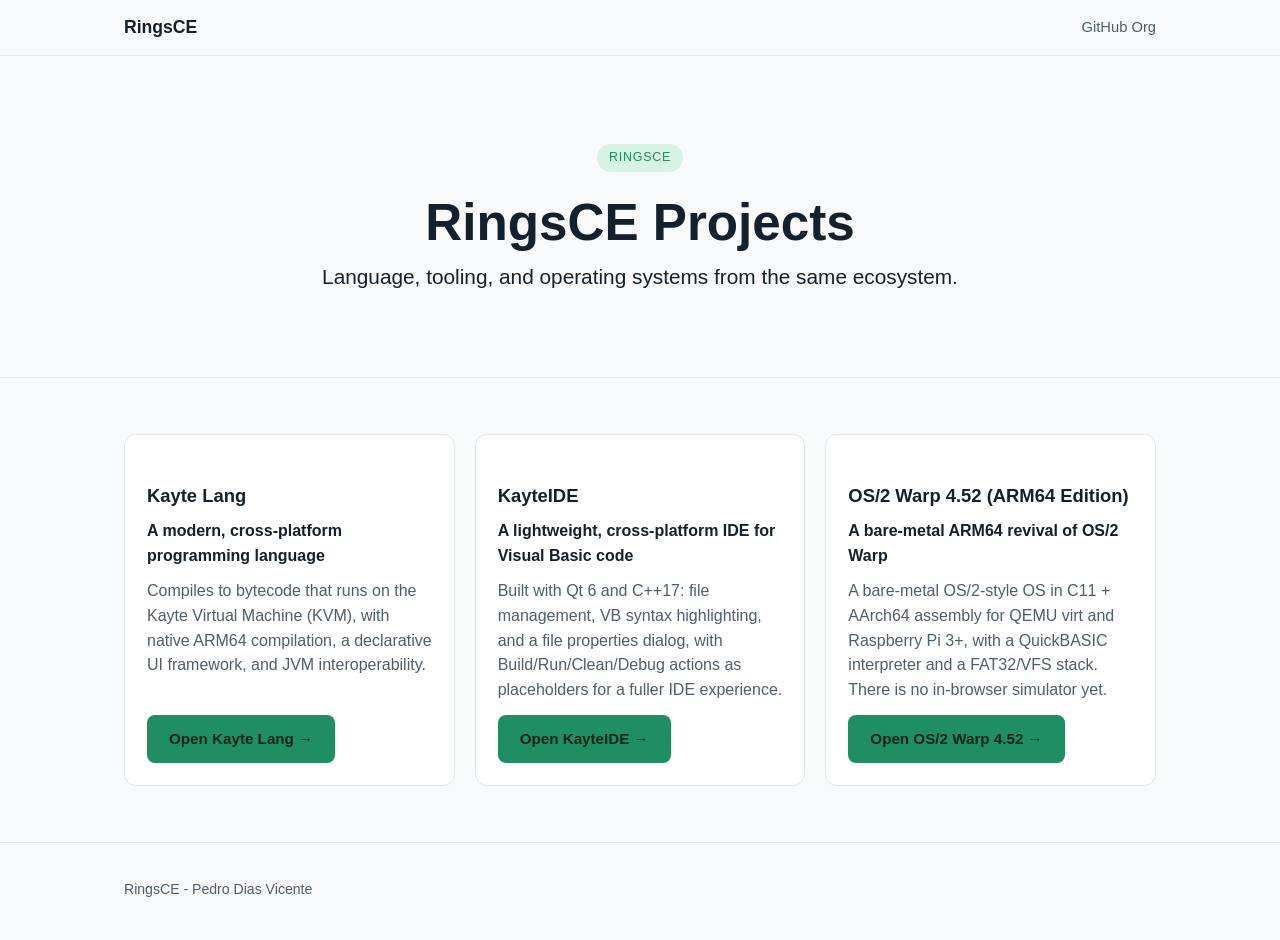
==== commit ad4db49d: "new layout" ====
--- a/index.html
+++ b/index.html
@@ -1,696 +1,13 @@
-<!doctype html><html lang="en"><head><meta charset="UTF-8"/><meta name="viewport" content="width=device-width,initial-scale=1"/><title>OS/2 Warp 4.52 — AArch64 Edition</title><link rel="preconnect" href="https://fonts.googleapis.com"><link href="https://fonts.googleapis.com/css2?family=IBM+Plex+Mono:wght@400;600;700&family=IBM+Plex+Sans:wght@400;500;700&display=swap" rel="stylesheet"><style>/* ═══════════════════════════════════════════════════════════
-       OS/2 WARP 4.52 — CLASSIC RETRO-FUTURISTIC AESTHETIC
-       ═══════════════════════════════════════════════════════════ */
-    :root {
-      /* Classic OS/2 color palette */
-      --os2-blue: #1e40af;
-      --os2-cyan: #06b6d4;
-      --os2-dark: #0a1628;
-      --os2-dark2: #111827;
-      --os2-dark3: #1e293b;
-      --os2-gray: #334155;
-      --os2-light: #e2e8f0;
-      --os2-yellow: #fbbf24;
-      --os2-green: #10b981;
-      --border: rgba(6,182,212,0.2);
-      --text: #f1f5f9;
-      --muted: #94a3b8;
-      --mono: 'IBM Plex Mono', 'Courier New', monospace;
-      --sans: 'IBM Plex Sans', sans-serif;
-    }
-
-    * { box-sizing: border-box; margin: 0; padding: 0; }
-    html { scroll-behavior: smooth; }
-
-    body {
-      font-family: var(--sans);
-      background: var(--os2-dark);
-      color: var(--text);
-      line-height: 1.65;
-      overflow-x: hidden;
-    }
-
-    /* Retro scanline effect */
-    body::before {
-      content: '';
-      position: fixed;
-      inset: 0;
-      background-image: 
-        repeating-linear-gradient(
-          0deg,
-          rgba(6,182,212,0.03) 0px,
-          rgba(6,182,212,0.03) 1px,
-          transparent 1px,
-          transparent 2px
-        );
-      pointer-events: none;
-      z-index: 9999;
-      animation: scanline 8s linear infinite;
-    }
-
-    @keyframes scanline {
-      0% { transform: translateY(0); }
-      100% { transform: translateY(4px); }
-    }
-
-    /* Grid pattern */
-    body::after {
-      content: '';
-      position: fixed;
-      inset: 0;
-      background-image:
-        linear-gradient(rgba(6,182,212,0.05) 1px, transparent 1px),
-        linear-gradient(90deg, rgba(6,182,212,0.05) 1px, transparent 1px);
-      background-size: 40px 40px;
-      pointer-events: none;
-      z-index: 0;
-    }
-
-    .container {
-      max-width: 1200px;
-      margin: 0 auto;
-      padding: 0 32px;
-      position: relative;
-      z-index: 1;
-    }
-
-    /* ══════════════════════════════════════════════════════════
-       NAVBAR — OS/2 STYLE
-       ══════════════════════════════════════════════════════════ */
-    .topbar {
-      position: sticky;
-      top: 0;
-      z-index: 100;
-      background: linear-gradient(180deg, rgba(10,22,40,0.95) 0%, rgba(10,22,40,0.9) 100%);
-      backdrop-filter: blur(20px);
-      border-bottom: 2px solid var(--os2-cyan);
-      box-shadow: 0 4px 20px rgba(6,182,212,0.1);
-    }
-
-    .nav {
-      display: flex;
-      align-items: center;
-      justify-content: space-between;
-      height: 72px;
-    }
-
-    .logo {
-      display: flex;
-      align-items: center;
-      gap: 12px;
-      text-decoration: none;
-      color: var(--text);
-    }
-
-    .logo-icon {
-      width: 44px;
-      height: 44px;
-      background: linear-gradient(135deg, var(--os2-blue) 0%, var(--os2-cyan) 100%);
-      border-radius: 4px;
-      display: grid;
-      place-items: center;
-      font-family: var(--mono);
-      font-weight: 700;
-      font-size: 0.75rem;
-      color: #fff;
-      letter-spacing: 0.1em;
-      box-shadow: 0 0 20px rgba(6,182,212,0.4);
-      position: relative;
-    }
-
-    .logo-icon::before {
-      content: '';
-      position: absolute;
-      inset: -2px;
-      background: linear-gradient(135deg, var(--os2-blue), var(--os2-cyan));
-      border-radius: 4px;
-      z-index: -1;
-      opacity: 0.3;
-      filter: blur(8px);
-    }
-
-    .logo-text {
-      font-family: var(--mono);
-      font-size: 0.95rem;
-      font-weight: 600;
-    }
-
-    .logo-text span {
-      color: var(--os2-cyan);
-    }
-
-    .nav-links {
-      display: flex;
-      gap: 6px;
-      align-items: center;
-    }
-
-    .nav-links a {
-      padding: 8px 16px;
-      border-radius: 4px;
-      color: var(--muted);
-      text-decoration: none;
-      font-size: 0.9rem;
-      font-family: var(--mono);
-      transition: all 0.2s;
-      border: 1px solid transparent;
-    }
-
-    .nav-links a:hover {
-      color: var(--os2-cyan);
-      background: rgba(6,182,212,0.1);
-      border-color: rgba(6,182,212,0.3);
-    }
-
-    .nav-links .nav-cta {
-      background: var(--os2-cyan);
-      color: var(--os2-dark);
-      font-weight: 600;
-      border: 1px solid var(--os2-cyan);
-      box-shadow: 0 0 15px rgba(6,182,212,0.3);
-    }
-
-    .nav-links .nav-cta:hover {
-      background: #0891b2;
-      box-shadow: 0 0 25px rgba(6,182,212,0.5);
-    }
-
-    /* ══════════════════════════════════════════════════════════
-       HERO — RETRO OS/2 WORKSPACE MANAGER AESTHETIC
-       ══════════════════════════════════════════════════════════ */
-    #home {
-      padding: 140px 0 120px;
-      position: relative;
-      overflow: hidden;
-    }
-
-    .hero-glow {
-      position: absolute;
-      width: 800px;
-      height: 800px;
-      background: radial-gradient(circle, rgba(6,182,212,0.15) 0%, transparent 70%);
-      top: -200px;
-      right: -200px;
-      pointer-events: none;
-      animation: pulse-glow 4s ease-in-out infinite;
-    }
-
-    @keyframes pulse-glow {
-      0%, 100% { opacity: 1; transform: scale(1); }
-      50% { opacity: 0.7; transform: scale(1.1); }
-    }
-
-    .hero-tag {
-      display: inline-flex;
-      align-items: center;
-      gap: 10px;
-      background: rgba(6,182,212,0.1);
-      border: 1px solid rgba(6,182,212,0.4);
-      color: var(--os2-cyan);
-      font-family: var(--mono);
-      font-size: 0.75rem;
-      padding: 6px 16px;
-      border-radius: 2px;
-      margin-bottom: 32px;
-      letter-spacing: 0.1em;
-      text-transform: uppercase;
-      box-shadow: 0 0 15px rgba(6,182,212,0.2);
-    }
-
-    .hero-tag::before {
-      content: '●';
-      color: var(--os2-green);
-      animation: blink 2s infinite;
-      font-size: 1.2rem;
-    }
-
-    @keyframes blink {
-      0%, 49% { opacity: 1; }
-      50%, 100% { opacity: 0.3; }
-    }
-
-    h1 {
-      font-size: clamp(2.8rem, 7vw, 5rem);
-      font-weight: 700;
-      line-height: 1.05;
-      margin-bottom: 28px;
-      letter-spacing: -0.03em;
-      text-shadow: 0 0 30px rgba(6,182,212,0.3);
-    }
-
-    h1 span {
-      background: linear-gradient(135deg, var(--os2-cyan) 0%, var(--os2-blue) 100%);
-      -webkit-background-clip: text;
-      -webkit-text-fill-color: transparent;
-      background-clip: text;
-    }
-
-    .subtitle {
-      font-size: 1.2rem;
-      color: var(--muted);
-      max-width: 600px;
-      margin-bottom: 48px;
-      font-weight: 400;
-      line-height: 1.7;
-    }
-
-    .cta-row {
-      display: flex;
-      gap: 16px;
-      flex-wrap: wrap;
-    }
-
-    .btn {
-      display: inline-flex;
-      align-items: center;
-      gap: 10px;
-      padding: 14px 28px;
-      border-radius: 4px;
-      font-weight: 600;
-      font-size: 0.95rem;
-      text-decoration: none;
-      font-family: var(--mono);
-      transition: all 0.2s;
-      border: 2px solid transparent;
-      position: relative;
-      overflow: hidden;
-    }
-
-    .btn::before {
-      content: '';
-      position: absolute;
-      top: 0;
-      left: -100%;
-      width: 100%;
-      height: 100%;
-      background: linear-gradient(90deg, transparent, rgba(255,255,255,0.2), transparent);
-      transition: left 0.5s;
-    }
-
-    .btn:hover::before {
-      left: 100%;
-    }
-
-    .btn-primary {
-      background: var(--os2-cyan);
-      color: var(--os2-dark);
-      box-shadow: 0 0 20px rgba(6,182,212,0.4);
-    }
-
-    .btn-primary:hover {
-      background: #0891b2;
-      box-shadow: 0 0 30px rgba(6,182,212,0.6);
-      transform: translateY(-2px);
-    }
-
-    .btn-secondary {
-      background: transparent;
-      color: var(--os2-cyan);
-      border-color: var(--os2-cyan);
-    }
-
-    .btn-secondary:hover {
-      background: rgba(6,182,212,0.1);
-      box-shadow: 0 0 20px rgba(6,182,212,0.3);
-    }
-
-    /* ══════════════════════════════════════════════════════════
-       SECTIONS
-       ══════════════════════════════════════════════════════════ */
-    section {
-      padding: 100px 0;
-      position: relative;
-    }
-
-    section:nth-child(even) {
-      background: var(--os2-dark2);
-    }
-
-    .section-label {
-      display: inline-block;
-      font-family: var(--mono);
-      font-size: 0.7rem;
-      color: var(--os2-cyan);
-      text-transform: uppercase;
-      letter-spacing: 0.15em;
-      margin-bottom: 12px;
-      padding: 4px 12px;
-      background: rgba(6,182,212,0.1);
-      border: 1px solid rgba(6,182,212,0.3);
-      border-radius: 2px;
-    }
-
-    h2 {
-      font-size: clamp(2rem, 5vw, 3rem);
-      font-weight: 700;
-      margin-bottom: 16px;
-      letter-spacing: -0.02em;
-    }
-
-    .section-sub {
-      font-size: 1.1rem;
-      color: var(--muted);
-      max-width: 700px;
-      margin-bottom: 50px;
-    }
-
-    .fade-up {
-      opacity: 0;
-      transform: translateY(30px);
-      transition: opacity 0.6s, transform 0.6s;
-    }
-
-    .fade-up.visible {
-      opacity: 1;
-      transform: translateY(0);
-    }
-
-    /* ══════════════════════════════════════════════════════════
-       FEATURES GRID
-       ══════════════════════════════════════════════════════════ */
-    .features-grid {
-      display: grid;
-      grid-template-columns: repeat(auto-fit, minmax(320px, 1fr));
-      gap: 24px;
-      margin-top: 60px;
-    }
-
-    .feature-card {
-      background: rgba(30,64,175,0.1);
-      border: 1px solid var(--border);
-      border-radius: 8px;
-      padding: 32px;
-      transition: all 0.3s;
-      position: relative;
-      overflow: hidden;
-    }
-
-    .feature-card::before {
-      content: '';
-      position: absolute;
-      top: 0;
-      left: 0;
-      width: 100%;
-      height: 2px;
-      background: linear-gradient(90deg, var(--os2-cyan), transparent);
-      transform: scaleX(0);
-      transform-origin: left;
-      transition: transform 0.3s;
-    }
-
-    .feature-card:hover::before {
-      transform: scaleX(1);
-    }
-
-    .feature-card:hover {
-      background: rgba(30,64,175,0.15);
-      border-color: rgba(6,182,212,0.4);
-      transform: translateY(-4px);
-      box-shadow: 0 8px 30px rgba(6,182,212,0.2);
-    }
-
-    .feature-icon {
-      font-size: 2.5rem;
-      margin-bottom: 20px;
-      display: block;
-    }
-
-    .feature-card h3 {
-      font-size: 1.3rem;
-      margin-bottom: 12px;
-      color: var(--os2-cyan);
-    }
-
-    .feature-card p {
-      color: var(--muted);
-      line-height: 1.6;
-    }
-
-    /* ══════════════════════════════════════════════════════════
-       TECH STACK
-       ══════════════════════════════════════════════════════════ */
-    .tech-grid {
-      display: grid;
-      grid-template-columns: repeat(auto-fit, minmax(280px, 1fr));
-      gap: 32px;
-      margin-top: 60px;
-    }
-
-    .tech-card {
-      background: rgba(17,24,39,0.8);
-      border: 2px solid var(--border);
-      border-radius: 6px;
-      padding: 28px;
-      text-align: center;
-    }
-
-    .tech-card h3 {
-      font-family: var(--mono);
-      font-size: 1.1rem;
-      color: var(--os2-cyan);
-      margin-bottom: 10px;
-    }
-
-    .tech-card p {
-      font-size: 0.95rem;
-      color: var(--muted);
-    }
-
-    /* ══════════════════════════════════════════════════════════
-       INSTALLATION — OS/2 CONFIG.SYS STYLE
-       ══════════════════════════════════════════════════════════ */
-    .install-grid {
-      display: grid;
-      grid-template-columns: repeat(auto-fit, minmax(450px, 1fr));
-      gap: 32px;
-      margin-top: 60px;
-    }
-
-    .install-block {
-      background: var(--os2-dark2);
-      border: 1px solid var(--border);
-      border-radius: 8px;
-      padding: 36px;
-      border-left: 4px solid var(--os2-cyan);
-    }
-
-    .install-block h3 {
-      font-family: var(--mono);
-      font-size: 1.1rem;
-      color: var(--os2-cyan);
-      margin-bottom: 12px;
-    }
-
-    .install-block p {
-      color: var(--muted);
-      margin-bottom: 16px;
-      font-size: 0.95rem;
-    }
-
-    .code-snippet {
-      background: rgba(0,0,0,0.5);
-      border: 1px solid rgba(6,182,212,0.3);
-      border-radius: 4px;
-      padding: 14px 16px;
-      font-family: var(--mono);
-      font-size: 0.85rem;
-      color: var(--os2-green);
-      margin: 10px 0;
-      position: relative;
-      cursor: pointer;
-      transition: all 0.2s;
-    }
-
-    .code-snippet:hover {
-      border-color: var(--os2-cyan);
-      background: rgba(0,0,0,0.7);
-      box-shadow: 0 0 15px rgba(6,182,212,0.2);
-    }
-
-    .code-snippet span {
-      display: block;
-      user-select: all;
-    }
-
-    .copy-btn {
-      position: absolute;
-      right: 10px;
-      top: 50%;
-      transform: translateY(-50%);
-      background: rgba(6,182,212,0.2);
-      border: 1px solid var(--os2-cyan);
-      color: var(--os2-cyan);
-      padding: 4px 10px;
-      font-size: 0.7rem;
-      font-family: var(--mono);
-      border-radius: 3px;
-      cursor: pointer;
-      transition: all 0.2s;
-    }
-
-    .copy-btn:hover {
-      background: var(--os2-cyan);
-      color: var(--os2-dark);
-    }
-
-    /* ══════════════════════════════════════════════════════════
-       DOCS LINKS
-       ══════════════════════════════════════════════════════════ */
-    .docs-links {
-      display: grid;
-      grid-template-columns: repeat(auto-fit, minmax(300px, 1fr));
-      gap: 20px;
-      margin-top: 50px;
-    }
-
-    .doc-link {
-      display: flex;
-      align-items: center;
-      gap: 14px;
-      background: rgba(30,64,175,0.1);
-      border: 1px solid var(--border);
-      border-radius: 6px;
-      padding: 20px;
-      text-decoration: none;
-      color: var(--text);
-      transition: all 0.2s;
-      font-family: var(--mono);
-      font-size: 0.9rem;
-    }
-
-    .doc-link:hover {
-      background: rgba(30,64,175,0.2);
-      border-color: var(--os2-cyan);
-      transform: translateX(4px);
-    }
-
-    .doc-link-icon {
-      font-size: 1.5rem;
-    }
-
-    /* ══════════════════════════════════════════════════════════
-       CONTACT
-       ══════════════════════════════════════════════════════════ */
-    .contact-grid {
-      display: grid;
-      grid-template-columns: repeat(auto-fit, minmax(200px, 1fr));
-      gap: 20px;
-      margin-top: 50px;
-    }
-
-    .contact-card {
-      display: flex;
-      flex-direction: column;
-      align-items: center;
-      justify-content: center;
-      background: rgba(17,24,39,0.8);
-      border: 2px solid var(--border);
-      border-radius: 8px;
-      padding: 32px;
-      text-decoration: none;
-      color: var(--text);
-      transition: all 0.3s;
-      gap: 12px;
-    }
-
-    .contact-card:hover {
-      border-color: var(--os2-cyan);
-      background: rgba(30,64,175,0.2);
-      transform: translateY(-4px);
-      box-shadow: 0 8px 25px rgba(6,182,212,0.2);
-    }
-
-    .cc-icon {
-      font-size: 2rem;
-    }
-
-    /* ══════════════════════════════════════════════════════════
-       DONATE
-       ══════════════════════════════════════════════════════════ */
-    .donate-inner {
-      background: linear-gradient(135deg, rgba(30,64,175,0.2) 0%, rgba(6,182,212,0.1) 100%);
-      border: 2px solid var(--os2-cyan);
-      border-radius: 12px;
-      padding: 60px 40px;
-      box-shadow: 0 0 40px rgba(6,182,212,0.2);
-    }
-
-    /* ══════════════════════════════════════════════════════════
-       FOOTER
-       ══════════════════════════════════════════════════════════ */
-    footer {
-      background: var(--os2-dark3);
-      border-top: 2px solid var(--os2-cyan);
-      padding: 40px 0;
-      margin-top: 100px;
-    }
-
-    .footer-inner {
-      display: flex;
-      justify-content: space-between;
-      align-items: center;
-      flex-wrap: wrap;
-      gap: 20px;
-    }
-
-    .footer-copy {
-      font-family: var(--mono);
-      font-size: 0.85rem;
-      color: var(--muted);
-    }
-
-    .footer-links {
-      display: flex;
-      gap: 24px;
-    }
-
-    .footer-links a {
-      color: var(--muted);
-      text-decoration: none;
-      font-family: var(--mono);
-      font-size: 0.85rem;
-      transition: color 0.2s;
-    }
-
-    .footer-links a:hover {
-      color: var(--os2-cyan);
-    }
-
-    /* ══════════════════════════════════════════════════════════
-       RESPONSIVE
-       ══════════════════════════════════════════════════════════ */
-    @media (max-width: 768px) {
-      .nav-links { display: none; }
-      .install-grid,
-      .features-grid,
-      .tech-grid,
-      .docs-links { grid-template-columns: 1fr; }
-      h1 { font-size: 2.2rem; }
-      section { padding: 60px 0; }
-    }</style><script defer="defer" src="/bundle.56615465a247eda7a223.js"></script></head><body><div class="topbar"><div class="container"><nav class="nav"><a href="#home" class="logo"><div class="logo-icon">OS/2</div><div class="logo-text">Warp <span>4.52</span></div></a><div class="nav-links"><a href="#features">Features</a> <a href="#tech">Architecture</a> <a href="#install">Install</a> <a href="#docs">Docs</a> <a href="#contact">Contact</a> <a href="#donate" class="nav-cta">Support</a></div></nav></div></div><section id="home"><div class="hero-glow"></div><div class="container"><div class="hero-tag">ARM64 BUILD 4520.001</div><h1>OS/2 Warp<br/><span>AArch64 Edition</span></h1><p class="subtitle">The legendary operating system, reborn for modern ARM64 hardware. Bare-metal performance with classic OS/2 elegance. No Linux. No systemd. Pure OS/2 architecture from the ground up.</p><div class="cta-row"><a href="#install" class="btn btn-primary">Download Build →</a> <a href="#docs" class="btn btn-secondary">📖 Documentation</a></div></div></section><section id="features"><div class="container"><div class="section-label">Features</div><h2>Enterprise-grade bare metal</h2><p class="section-sub">OS/2 Warp 4.52 brings proven stability and elegant design to ARM64. Built for developers, servers, and enthusiasts who demand control.</p><div class="features-grid fade-up"><div class="feature-card"><span class="feature-icon">⚡</span><h3>Bare Metal Performance</h3><p>Direct hardware access without virtualization overhead. Pure ARM64 AArch64 execution with UEFI boot and native device drivers.</p></div><div class="feature-card"><span class="feature-icon">🗂️</span><h3>Multi-Filesystem VFS</h3><p>EXT4, FAT32, FAT16, and exFAT support out of the box. Advanced VFS layer with mount management and full read/write capability.</p></div><div class="feature-card"><span class="feature-icon">⌨️</span><h3>43 Keyboard Layouts</h3><p>Global keyboard support with dead key composition. Latin, Cyrillic, Arabic, Hebrew, Thai, Georgian, Korean, Japanese, and more.</p></div><div class="feature-card"><span class="feature-icon">⚙️</span><h3>CONFIG.SYS Services</h3><p>Classic OS/2 service management with CRITICAL, AUTO, and MANUAL modes. Simple, deterministic boot sequence—no systemd complexity.</p></div><div class="feature-card"><span class="feature-icon">🖥️</span><h3>OS/2 Shell & CMD</h3><p>Authentic OS/2 command processor with REXX scripting support. Familiar commands: DIR, TYPE, COPY, SRVSTAT, MOUNT.</p></div><div class="feature-card"><span class="feature-icon">🔧</span><h3>Developer Tools</h3><p>Full C11 kernel source. CMake build system. Cross-compilation with aarch64-elf toolchain. GCC and Clang/LLVM support.</p></div></div></div></section><section id="tech"><div class="container"><div class="section-label">Architecture</div><h2>Built for ARM64</h2><p class="section-sub">A complete operating system stack: bootloader, kernel, drivers, filesystem, and shell.</p><div class="tech-grid fade-up"><div class="tech-card"><h3>UEFI Bootloader</h3><p>BOOTAA64.EFI with GOP graphics, memory map, and kernel loading. Hand-crafted without gnu-efi dependencies.</p></div><div class="tech-card"><h3>Microkernel</h3><p>C11 kernel with UART serial, memory management, block device abstraction, and VFS dispatcher.</p></div><div class="tech-card"><h3>Filesystem Drivers</h3><p>EXT4 extent tree support, FAT32/FAT16 with LFN, exFAT for large files. GPT partition probing.</p></div><div class="tech-card"><h3>Service Manager</h3><p>CONFIG.SYS-based service orchestration. STARTUP.CMD boot scripts. OS/2-style resource management.</p></div></div></div></section><section id="install"><div class="container"><div class="section-label">Installation</div><h2>Quick install reference</h2><p class="section-sub">For ARM64 hardware or QEMU emulation. Full bare-metal installation guide in documentation.</p><div class="install-grid fade-up"><div class="install-block"><h3>1. Create disk image</h3><p>Build a 6 GiB GPT disk with 4 partitions (EFI, OS2ROOT, FAT16DATA, EXFATUSB).</p><div class="code-snippet" onclick="copyCode(this)"><span>./scripts/mkdisk.sh os2warp452.img</span> <button class="copy-btn">copy</button></div><h3 style="margin-top:24px">2. Build kernel</h3><p style="margin-top:8px;">Compile the OS/2 kernel with CMake and the aarch64-elf toolchain.</p><div class="code-snippet" onclick="copyCode(this)"><span>cmake -B build -DCMAKE_TOOLCHAIN_FILE=toolchain/aarch64-elf.cmake -G Ninja</span> <button class="copy-btn">copy</button></div><div class="code-snippet" onclick="copyCode(this)"><span>cmake --build build -j$(nproc)</span> <button class="copy-btn">copy</button></div><h3 style="margin-top:24px">3. Run in QEMU</h3><p style="margin-top:8px;">Launch OS/2 Warp in the ARM64 virtual machine.</p><div class="code-snippet" onclick="copyCode(this)"><span>./scripts/run_qemu.sh build/os2warp452.img</span> <button class="copy-btn">copy</button></div></div><div class="install-block"><h3>CONFIG.SYS Example</h3><p>Classic OS/2 system configuration for services and devices.</p><div class="code-snippet" onclick="copyCode(this)"><span>SERVICE=VFS,CRITICAL</span> <button class="copy-btn">copy</button></div><div class="code-snippet" onclick="copyCode(this)"><span>SERVICE=KEYBOARD,AUTO</span> <button class="copy-btn">copy</button></div><div class="code-snippet" onclick="copyCode(this)"><span>DEVICE=C:\OS2\KBD.SYS /LAYOUT:en_US</span> <button class="copy-btn">copy</button></div><h3 style="margin-top:24px">Shell Commands</h3><p style="margin-top:8px;">Service management in the OS/2 shell.</p><div class="code-snippet" onclick="copyCode(this)"><span>SRVSTAT REM List all services</span> <button class="copy-btn">copy</button></div><div class="code-snippet" onclick="copyCode(this)"><span>SRVSTART KEYBOARD REM Start a service</span> <button class="copy-btn">copy</button></div><div style="margin-top:24px"><a href="https://github.com/os2warp-arm64" target="_blank" class="btn btn-primary">View full guide →</a></div></div></div></div></section><section id="docs"><div class="container"><div class="section-label">Documentation</div><h2>Developer resources</h2><p class="section-sub">Complete documentation for building, deploying, and extending OS/2 Warp ARM64.</p><div class="docs-links fade-up"><a href="#" class="doc-link"><span class="doc-link-icon">📖</span> Getting started guide </a><a href="#" class="doc-link"><span class="doc-link-icon">⚙️</span> CONFIG.SYS reference </a><a href="#" class="doc-link"><span class="doc-link-icon">🗂️</span> Filesystem architecture </a><a href="#" class="doc-link"><span class="doc-link-icon">⌨️</span> Keyboard layouts </a><a href="#" class="doc-link"><span class="doc-link-icon">🔨</span> Build system (CMake) </a><a href="#" class="doc-link"><span class="doc-link-icon">🐛</span> Bug reports & issues</a></div></div></section><section id="contact"><div class="container"><div class="section-label">Community</div><h2>Get in touch</h2><p class="section-sub">Join the OS/2 ARM64 community — contribute code, report bugs, and connect with developers.</p><div class="contact-grid fade-up"><a href="https://github.com/ringsce" target="_blank" class="contact-card"><span class="cc-icon"><svg width="32" height="32" viewBox="0 0 24 24" fill="currentColor"><path d="M12 0C5.37 0 0 5.37 0 12c0 5.31 3.435 9.795 8.205 11.385.6.105.825-.255.825-.57 0-.285-.015-1.23-.015-2.235-3.015.555-3.795-.735-4.035-1.41-.135-.345-.72-1.41-1.23-1.695-.42-.225-1.02-.78-.015-.795.945-.015 1.62.87 1.845 1.23 1.08 1.815 2.805 1.305 3.495.99.105-.78.42-1.305.765-1.605-2.67-.3-5.46-1.335-5.46-5.925 0-1.305.465-2.385 1.23-3.225-.12-.3-.54-1.53.12-3.18 0 0 1.005-.315 3.3 1.23.96-.27 1.98-.405 3-.405s2.04.135 3 .405c2.295-1.56 3.3-1.23 3.3-1.23.66 1.65.24 2.88.12 3.18.765.84 1.23 1.905 1.23 3.225 0 4.605-2.805 5.625-5.475 5.925.435.375.81 1.095.81 2.22 0 1.605-.015 2.895-.015 3.3 0 .315.225.69.825.57A12.02 12.02 0 0024 12c0-6.63-5.37-12-12-12z"/></svg> </span><span>GitHub</span> </a><a href="https://t.me/os2warp" target="_blank" class="contact-card"><span class="cc-icon">✈️</span> <span>Telegram</span> </a><a href="https://matrix.to/#/#plvicente-ringsce_community:gitter.im" target="_blank" class="contact-card"><span class="cc-icon"><svg width="28" height="28" viewBox="0 0 24 24" fill="currentColor"><path d="M.632.55v22.9H2.28V24H0V0h2.28v.55zm7.043 7.26v1.157h.033c.309-.443.683-.784 1.117-1.024.433-.245.936-.365 1.5-.365.54 0 1.033.107 1.481.317.448.214.785.582 1.02 1.108.254-.374.6-.706 1.034-.992.434-.287.95-.43 1.546-.43.453 0 .872.056 1.26.167.388.11.716.286.993.53.276.245.49.559.646.951.152.395.23.865.23 1.41v5.65h-2.35v-4.78c0-.284-.01-.55-.03-.8a1.75 1.75 0 00-.16-.633.979.979 0 00-.39-.424c-.172-.1-.41-.152-.71-.152-.3 0-.548.063-.743.188a1.29 1.29 0 00-.46.5 2.09 2.09 0 00-.22.697 5.56 5.56 0 00-.057.82v4.583h-2.35V12.8c0-.26-.005-.518-.015-.78a2.03 2.03 0 00-.138-.68 1.01 1.01 0 00-.38-.49c-.18-.126-.437-.188-.77-.188-.11 0-.248.025-.41.076a1.19 1.19 0 00-.428.254 1.47 1.47 0 00-.34.518c-.093.22-.14.503-.14.853v4.617H5.32V7.81zm15.693-7.26V24H21.72v-.55h1.648V0H21.72V-.45h2.28V0z"/></svg> </span><span>Matrix</span> </a><a href="mailto:pdvicente@gleentech.com" class="contact-card"><span class="cc-icon">✉️</span> <span>Email</span></a></div></div></section><section id="donate"><div class="container"><div class="donate-inner fade-up"><div class="section-label" style="text-align:center">Support the project</div><h2 style="text-align:center; margin-bottom:16px">Keep OS/2 alive</h2><p style="text-align:center; color:var(--muted); max-width:540px; margin: 0 auto 40px; font-size:1.05rem;">OS/2 Warp ARM64 is open-source and community-driven. Your support funds development, hardware testing, and infrastructure for this historic operating system.</p><div style="display:flex; gap:16px; justify-content:center; flex-wrap:wrap;"><a href="https://liberapay.com/pdvicente" target="_blank" class="btn btn-primary">Donate via Liberapay</a> <a href="https://github.com/sponsors/ringsce" target="_blank" class="btn btn-secondary">GitHub Sponsors</a></div></div></div></section><footer><div class="container"><div class="footer-inner"><div class="footer-copy">© 2026 Kreatyve Designs · Build 4520.001 · AArch64 Edition · Licensed under Apache 2.0</div><div class="footer-links"><a href="https://github.com/ringsce" target="_blank">Source Code</a> <a href="/src/os2docs.html">Documentation</a> <a href="#contact">Community</a></div></div></div></footer><script>// ── Scroll fade-in observer ──────────────────────────────
-  const observer = new IntersectionObserver((entries) => {
-    entries.forEach(e => {
-      if (e.isIntersecting) {
-        e.target.classList.add('visible');
-        observer.unobserve(e.target);
-      }
-    });
-  }, { threshold: 0.1 });
-
-  document.querySelectorAll('.fade-up').forEach(el => observer.observe(el));
-
-  // ── Copy code snippets ───────────────────────────────────
-  function copyCode(el) {
-    const text = el.querySelector('span').textContent.trim().replace(/\s+REM.*$/, '');
-    navigator.clipboard.writeText(text).then(() => {
-      const btn = el.querySelector('.copy-btn');
-      btn.textContent = 'copied!';
-      btn.style.background = 'var(--os2-green)';
-      btn.style.color = 'var(--os2-dark)';
-      setTimeout(() => {
-        btn.textContent = 'copy';
-        btn.style.background = '';
-        btn.style.color = '';
-      }, 1800);
-    });
-  }</script></body></html>+<!doctype html>
+<html lang="en">
+<head>
+<meta charset="utf-8">
+<meta name="viewport" content="width=device-width, initial-scale=1">
+<title>RingsCE Projects</title>
+<meta name="description" content="A directory of projects from RingsCE: Kayte Lang, the KayteIDE development environment, and the OS/2 Warp 4.52 ARM64 Edition bare-metal operating system.">
+<link rel="stylesheet" href="style.css">
+</head>
+<body>
+<header class="site-header"><div class="container header-inner"><a class="logo" href="#top">RingsCE</a><nav><a href="https://github.com/ringsce">GitHub Org</a></nav></div></header><section class="hero" id="top"><div class="container"><span class="eyebrow">RingsCE</span><h1>RingsCE Projects</h1><p class="tagline">Language, tooling, and operating systems from the same ecosystem.</p></div></section><section class="section"><div class="container"><div class="grid"><div class="card project-card"><h3>Kayte Lang</h3><p class="project-tagline">A modern, cross-platform programming language</p><p>Compiles to bytecode that runs on the Kayte Virtual Machine (KVM), with native ARM64 compilation, a declarative UI framework, and JVM interoperability.</p><a class="button button-primary" href="./kayte-lang/index.html">Open Kayte Lang →</a></div><div class="card project-card"><h3>KayteIDE</h3><p class="project-tagline">A lightweight, cross-platform IDE for Visual Basic code</p><p>Built with Qt 6 and C++17: file management, VB syntax highlighting, and a file properties dialog, with Build/Run/Clean/Debug actions as placeholders for a fuller IDE experience.</p><a class="button button-primary" href="./kayteide/index.html">Open KayteIDE →</a></div><div class="card project-card"><h3>OS/2 Warp 4.52 (ARM64 Edition)</h3><p class="project-tagline">A bare-metal ARM64 revival of OS/2 Warp</p><p>A bare-metal OS/2-style OS in C11 + AArch64 assembly for QEMU virt and Raspberry Pi 3+, with a QuickBASIC interpreter and a FAT32/VFS stack. There is no in-browser simulator yet.</p><a class="button button-primary" href="./os2warp/index.html">Open OS/2 Warp 4.52 →</a></div></div></div></section><footer class="site-footer"><div class="container footer-inner"><p>RingsCE - Pedro Dias Vicente</p></div></footer>
+</body>
+</html>
--- a/style.css
+++ b/style.css
@@ -0,0 +1,233 @@
+:root {
+  --bg: #0b0f14;
+  --bg-alt: #10161d;
+  --surface: #161d26;
+  --border: #26313d;
+  --text: #e6edf3;
+  --text-dim: #9fb0bf;
+  --accent: #5fd0a5;
+  --accent-dim: #2f7a5c;
+  --code-bg: #0c1117;
+  --badge-full-bg: #17392c;
+  --badge-full-text: #6fe3af;
+  --badge-partial-bg: #3a3116;
+  --badge-partial-text: #e3c56f;
+  --max-width: 1080px;
+}
+
+@media (prefers-color-scheme: light) {
+  :root {
+    --bg: #f7f9fb;
+    --bg-alt: #ffffff;
+    --surface: #ffffff;
+    --border: #e1e6eb;
+    --text: #14202b;
+    --text-dim: #4d5e6d;
+    --accent: #1f8f63;
+    --accent-dim: #d9f2e6;
+    --code-bg: #0c1117;
+    --badge-full-bg: #e3f6ec;
+    --badge-full-text: #1f8f63;
+    --badge-partial-bg: #fbf1dc;
+    --badge-partial-text: #9a6c14;
+  }
+}
+
+* { box-sizing: border-box; }
+
+html, body {
+  margin: 0;
+  padding: 0;
+  background: var(--bg);
+  color: var(--text);
+  font-family: -apple-system, BlinkMacSystemFont, "Segoe UI", Roboto, Helvetica, Arial, sans-serif;
+  line-height: 1.55;
+}
+
+.container {
+  max-width: var(--max-width);
+  margin: 0 auto;
+  padding: 0 24px;
+}
+
+a { color: var(--accent); text-decoration: none; }
+a:hover { text-decoration: underline; }
+
+h1, h2, h3 { line-height: 1.2; margin: 0 0 12px; }
+h2 { font-size: 1.8rem; margin-bottom: 28px; }
+h3 { font-size: 1.15rem; }
+p { color: var(--text-dim); margin: 0 0 12px; }
+
+.section ul { color: var(--text-dim); padding-left: 20px; margin: 0 0 24px; }
+.section ul li { margin-bottom: 8px; }
+.section h3 { margin-top: 28px; }
+
+.site-header {
+  border-bottom: 1px solid var(--border);
+  position: sticky;
+  top: 0;
+  background: rgba(11, 15, 20, 0.85);
+  backdrop-filter: blur(6px);
+  z-index: 10;
+}
+@media (prefers-color-scheme: light) {
+  .site-header { background: rgba(247, 249, 251, 0.85); }
+}
+.header-inner {
+  display: flex;
+  align-items: center;
+  justify-content: space-between;
+  padding-top: 14px;
+  padding-bottom: 14px;
+}
+.logo { font-weight: 700; font-size: 1.1rem; color: var(--text); }
+.site-header nav a {
+  margin-left: 24px;
+  color: var(--text-dim);
+  font-size: 0.92rem;
+}
+.site-header nav a:hover { color: var(--text); }
+
+.hero {
+  padding: 88px 0 64px;
+  text-align: center;
+}
+.eyebrow {
+  display: inline-block;
+  font-size: 0.78rem;
+  letter-spacing: 0.06em;
+  text-transform: uppercase;
+  color: var(--accent);
+  background: var(--accent-dim);
+  padding: 4px 12px;
+  border-radius: 999px;
+  margin-bottom: 20px;
+}
+.hero h1 {
+  font-size: 3.2rem;
+  margin-bottom: 8px;
+}
+.hero .tagline {
+  font-size: 1.3rem;
+  color: var(--text);
+  margin-bottom: 20px;
+}
+.hero .description {
+  max-width: 640px;
+  margin: 0 auto 32px;
+  color: var(--text-dim);
+}
+.cta-row {
+  display: flex;
+  gap: 14px;
+  justify-content: center;
+  flex-wrap: wrap;
+}
+.button {
+  display: inline-block;
+  padding: 12px 22px;
+  border-radius: 8px;
+  font-weight: 600;
+  font-size: 0.95rem;
+}
+.button:hover { text-decoration: none; }
+.button-primary {
+  background: var(--accent);
+  color: #06251b;
+}
+.button-primary:hover { opacity: 0.9; }
+.button-secondary {
+  background: transparent;
+  color: var(--text);
+  border: 1px solid var(--border);
+}
+.button-secondary:hover { border-color: var(--accent); }
+
+.section { padding: 56px 0; border-top: 1px solid var(--border); }
+.section-alt { background: var(--bg-alt); }
+
+.project-card { display: flex; flex-direction: column; }
+.project-tagline { color: var(--text); font-weight: 600; margin-bottom: 10px; }
+.project-card .button { margin-top: auto; align-self: flex-start; }
+
+pre {
+  background: var(--code-bg);
+  color: #d6e2ea;
+  border-radius: 10px;
+  padding: 18px 20px;
+  overflow-x: auto;
+  font-size: 0.88rem;
+  border: 1px solid var(--border);
+}
+code { font-family: "SF Mono", Menlo, Consolas, monospace; }
+
+.grid {
+  display: grid;
+  grid-template-columns: repeat(auto-fit, minmax(280px, 1fr));
+  gap: 20px;
+}
+.grid-compact { grid-template-columns: repeat(auto-fit, minmax(240px, 1fr)); }
+
+.card {
+  background: var(--surface);
+  border: 1px solid var(--border);
+  border-radius: 12px;
+  padding: 22px;
+}
+.card-compact { padding: 18px 22px; }
+.card-head {
+  display: flex;
+  align-items: center;
+  justify-content: space-between;
+  gap: 12px;
+  margin-bottom: 8px;
+}
+.card-head h3 { margin: 0; }
+.card pre { margin-top: 14px; margin-bottom: 0; }
+
+.badge {
+  font-size: 0.72rem;
+  font-weight: 600;
+  white-space: nowrap;
+  padding: 3px 10px;
+  border-radius: 999px;
+}
+.badge-full { background: var(--badge-full-bg); color: var(--badge-full-text); }
+.badge-partial { background: var(--badge-partial-bg); color: var(--badge-partial-text); }
+
+.roadmap-grid {
+  display: grid;
+  grid-template-columns: repeat(auto-fit, minmax(260px, 1fr));
+  gap: 24px;
+}
+.roadmap-column h3 { margin-bottom: 14px; }
+.roadmap-column ul {
+  margin: 0;
+  padding-left: 18px;
+  color: var(--text-dim);
+}
+.roadmap-column li { margin-bottom: 8px; font-size: 0.92rem; }
+.roadmap-done h3 { color: var(--badge-full-text); }
+.roadmap-progress h3 { color: var(--badge-partial-text); }
+.roadmap-planned h3 { color: var(--text-dim); }
+
+.site-footer {
+  border-top: 1px solid var(--border);
+  padding: 36px 0;
+}
+.footer-inner {
+  display: flex;
+  flex-wrap: wrap;
+  gap: 24px;
+  justify-content: space-between;
+  align-items: flex-start;
+}
+.footer-inner p { margin: 0 0 4px; font-size: 0.88rem; }
+.resource-links { list-style: none; margin: 0; padding: 0; display: flex; gap: 18px; flex-wrap: wrap; }
+.resource-links a { font-size: 0.9rem; }
+
+@media (max-width: 640px) {
+  .hero h1 { font-size: 2.2rem; }
+  .hero .tagline { font-size: 1.05rem; }
+  .site-header nav a { margin-left: 14px; }
+}
